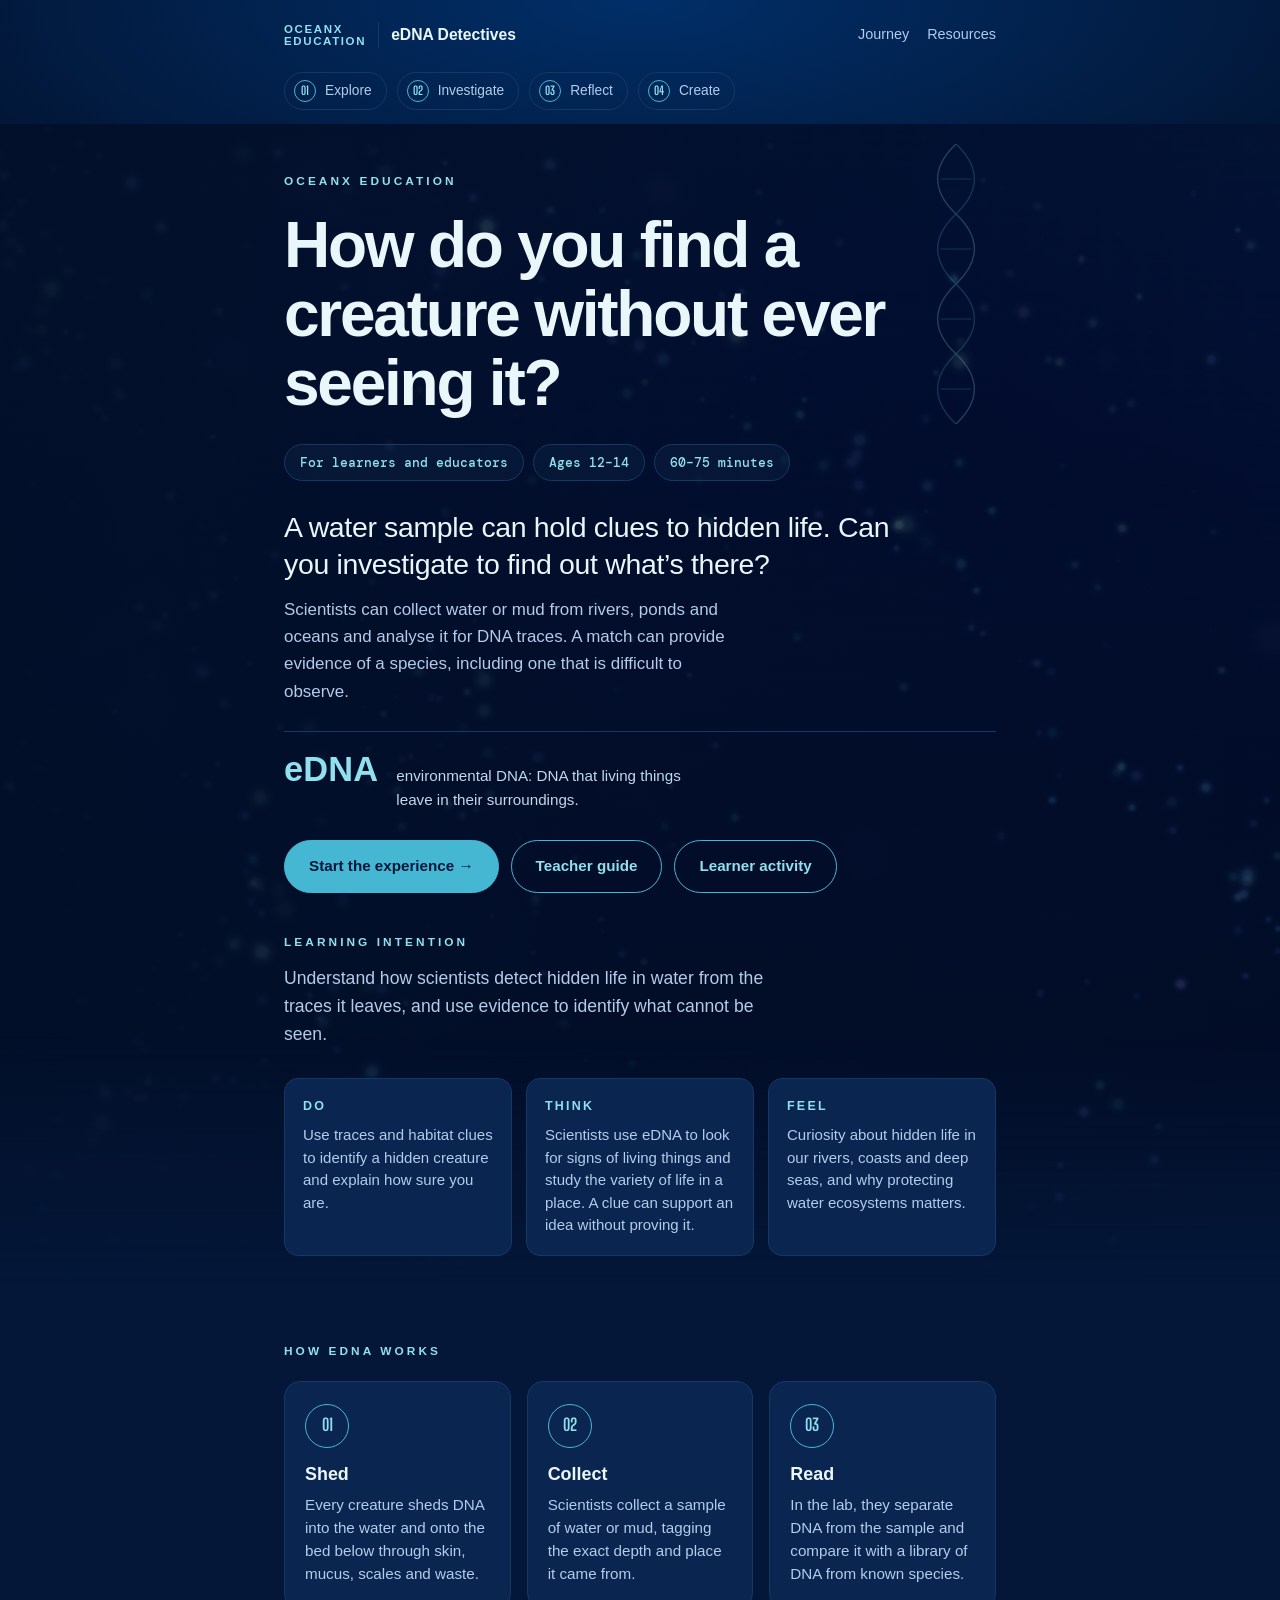
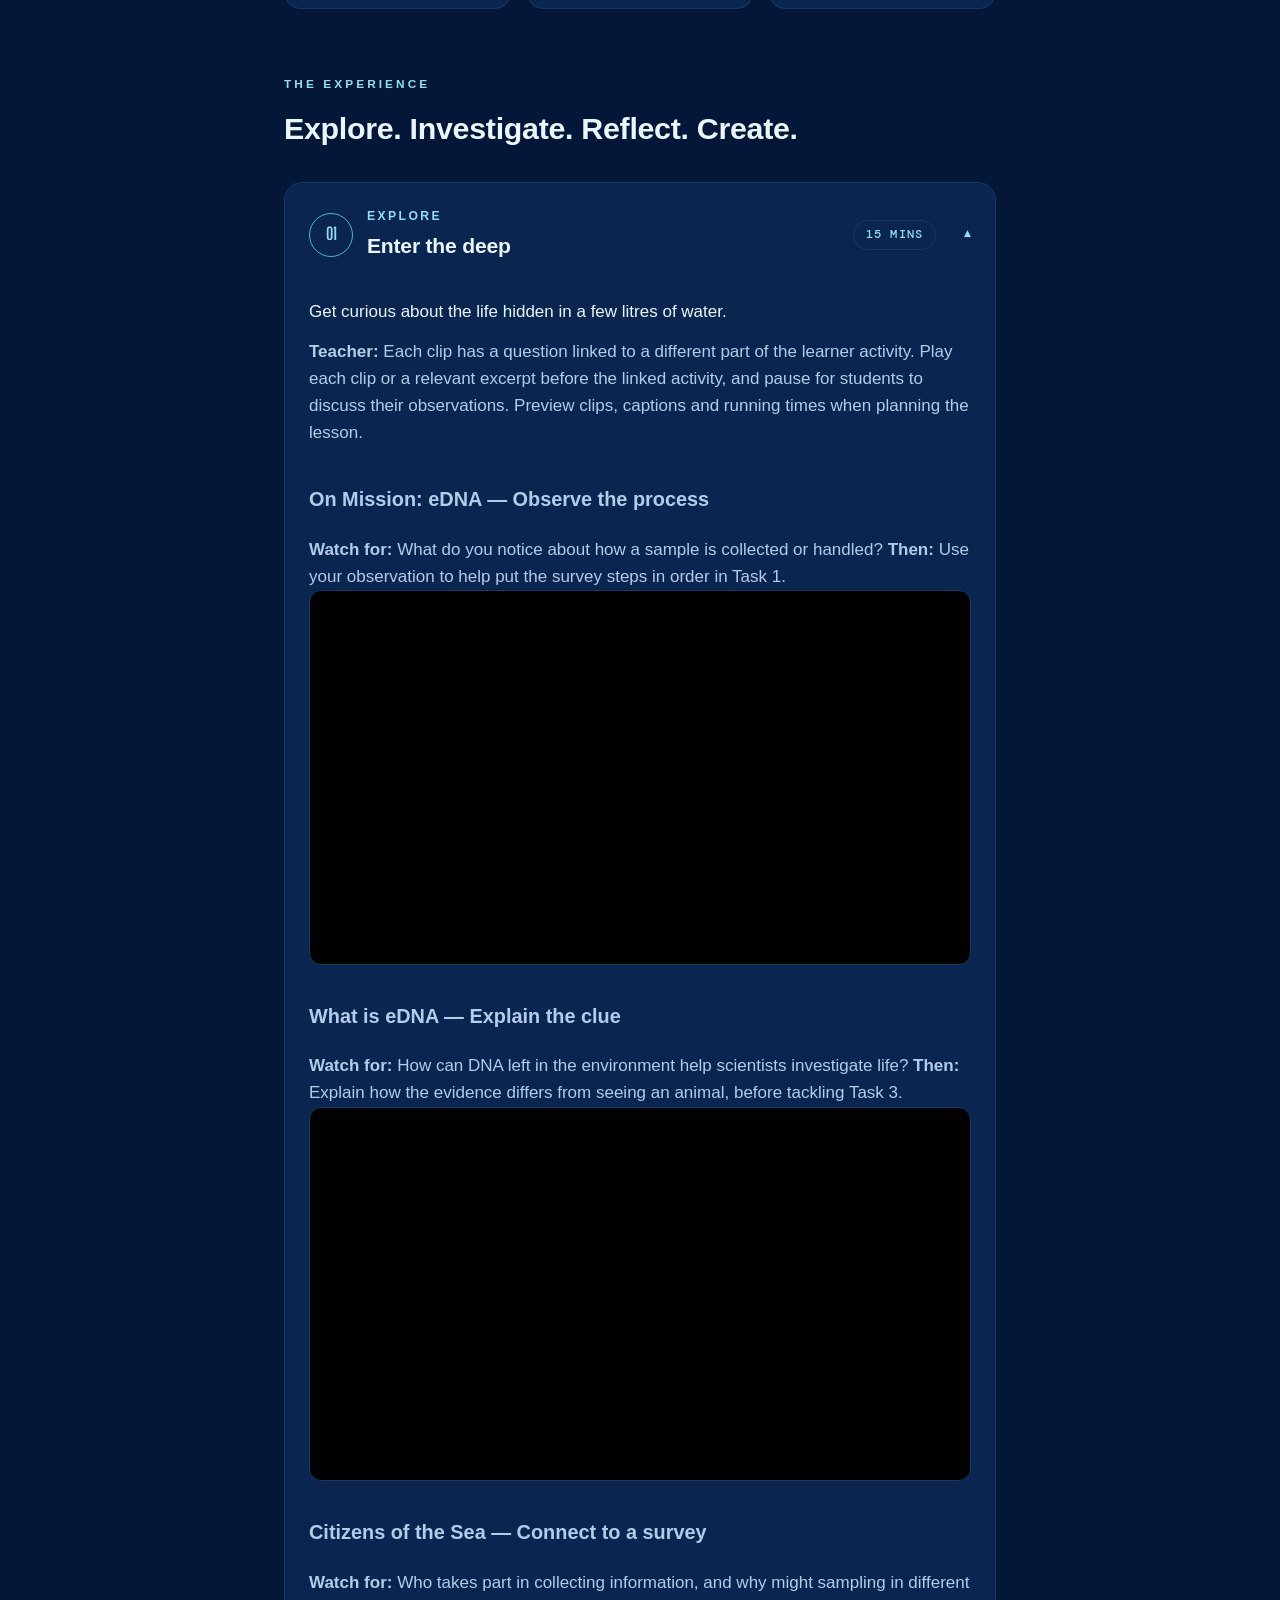
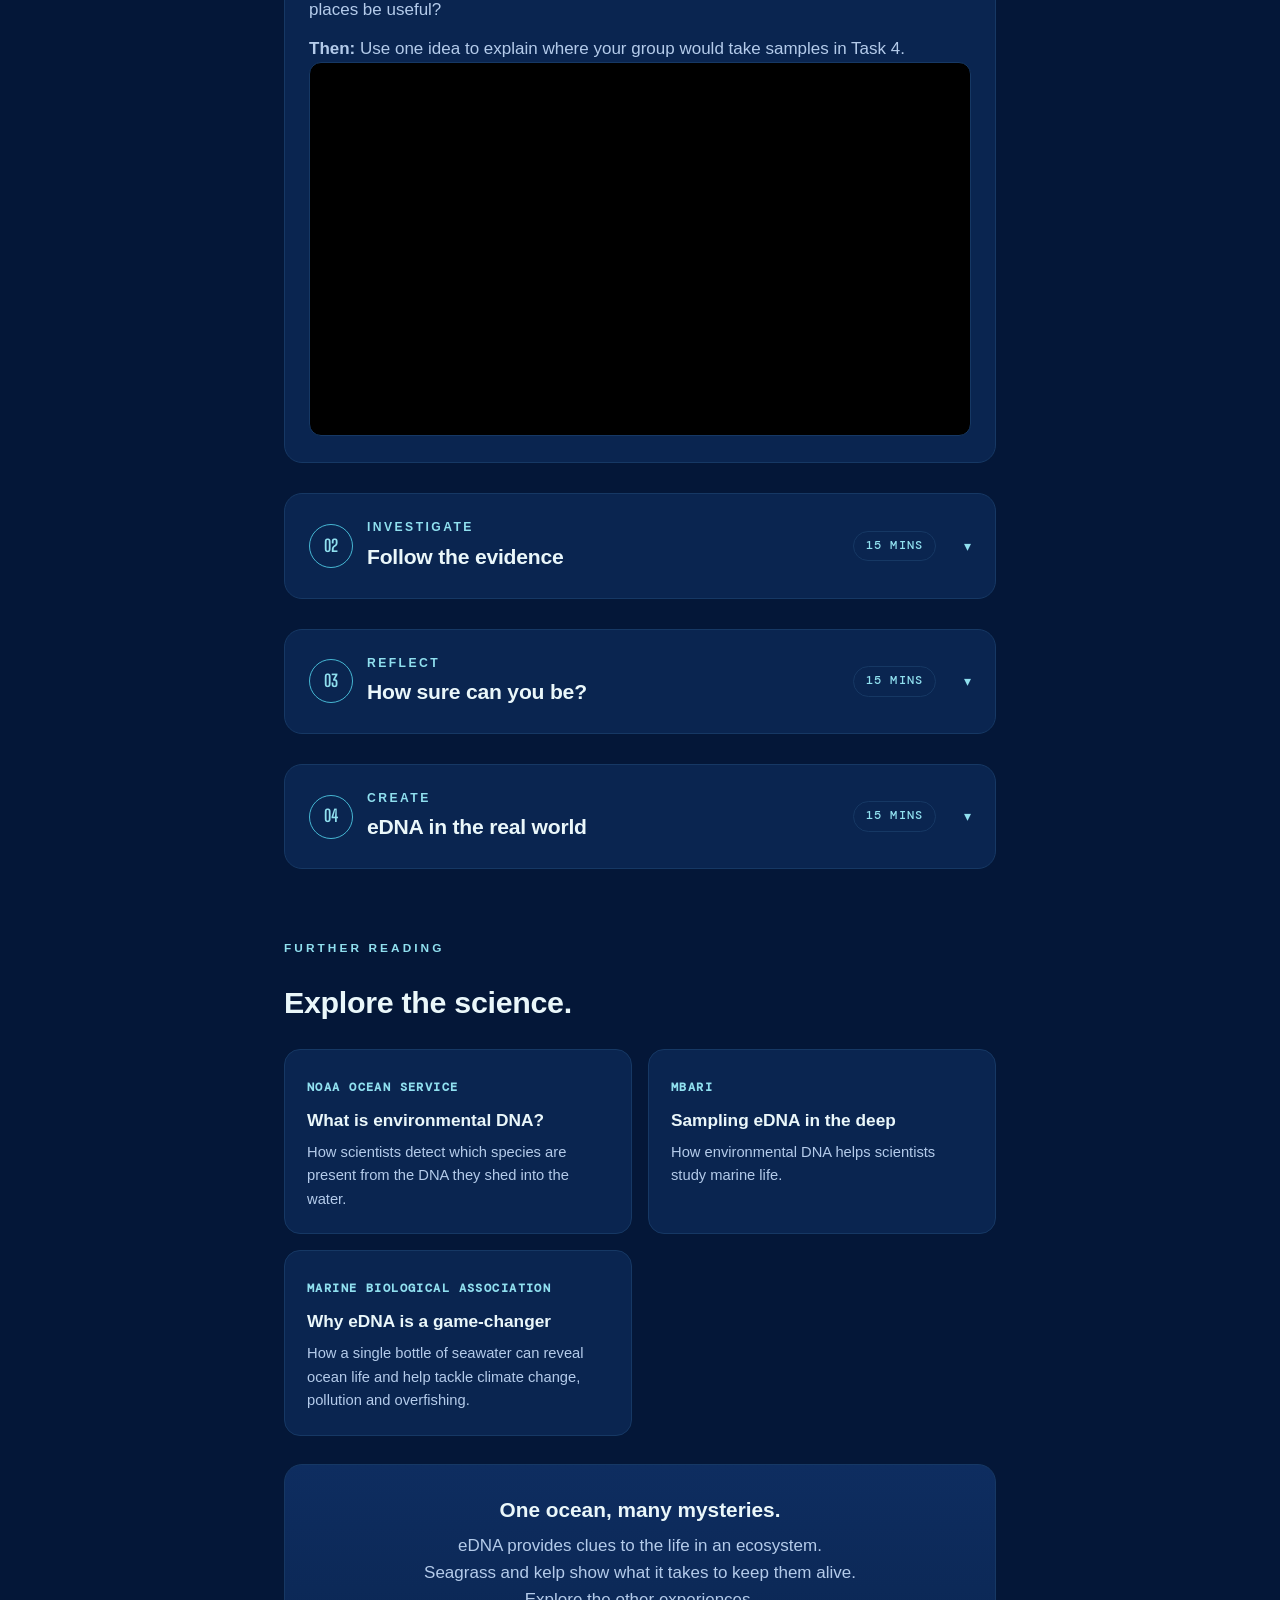
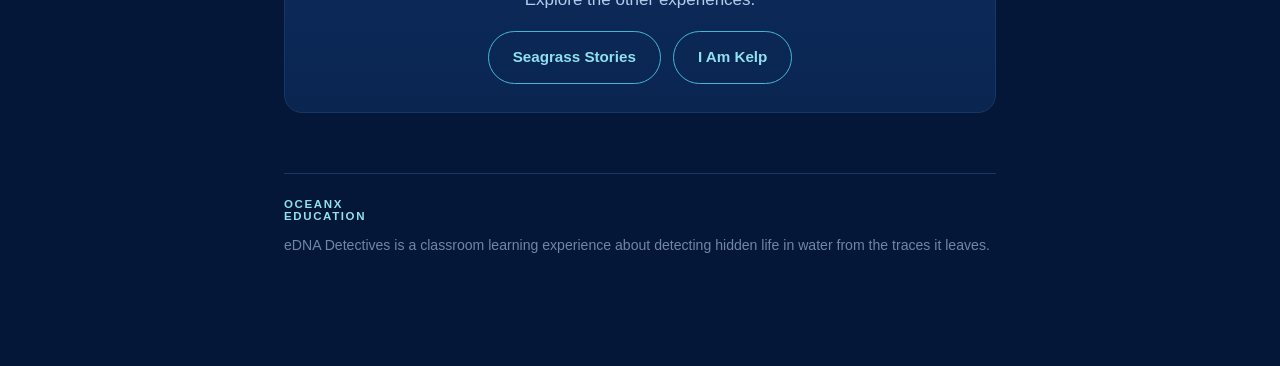
==== index.html @ 353cf63c "Improve classroom experience and responsive layout" ====
<!doctype html>
<html lang="en-GB">
<head>
<meta charset="utf-8">
<meta name="viewport" content="width=device-width, initial-scale=1">
<meta name="theme-color" content="#041738">
<title>eDNA Detectives | Classroom Learning Experience</title>
<link rel="preconnect" href="https://fonts.googleapis.com">
<link rel="preconnect" href="https://fonts.gstatic.com" crossorigin>
<link href="https://fonts.googleapis.com/css2?family=Big+Shoulders+Display:wght@500;700&family=DM+Mono:wght@400;500&display=swap" rel="stylesheet">
<link rel="stylesheet" href="classroom.css">
</head>
<body>
<div class="wrap">

  <!-- top bar -->
  <header class="top">
    <div class="brand">
      <span class="ox">OCEANX<br>EDUCATION</span>
      <span class="bar"></span>
      <span>eDNA Detectives</span>
    </div>
    <nav class="nav">
      <a href="#journey">Journey</a>
      <a href="#resources">Resources</a>
    </nav>
  </header>

  <div class="pips">
    <a class="pip" href="#step-1"><b>01</b> Explore</a>
    <a class="pip" href="#step-2"><b>02</b> Investigate</a>
    <a class="pip" href="#step-3"><b>03</b> Reflect</a>
    <a class="pip" href="#step-4"><b>04</b> Create</a>
  </div>

  <!-- hero -->
  <section class="hero">
    <svg class="helix" viewBox="0 0 120 400" fill="none" xmlns="http://www.w3.org/2000/svg" aria-hidden="true">
      <path d="M60,0 C95,33 95,67 60,100 C25,133 25,167 60,200 C95,233 95,267 60,300 C25,333 25,367 60,400" stroke="#46B7D3" stroke-width="2"/>
      <path d="M60,0 C25,33 25,67 60,100 C95,133 95,167 60,200 C25,233 25,267 60,300 C95,333 95,367 60,400" stroke="#90E0EF" stroke-width="2"/>
      <line x1="38" y1="50" x2="82" y2="50" stroke="#46B7D3" stroke-width="1.4"/>
      <line x1="38" y1="150" x2="82" y2="150" stroke="#46B7D3" stroke-width="1.4"/>
      <line x1="38" y1="250" x2="82" y2="250" stroke="#46B7D3" stroke-width="1.4"/>
      <line x1="38" y1="350" x2="82" y2="350" stroke="#46B7D3" stroke-width="1.4"/>
    </svg>
    <p class="eyebrow">OceanX Education</p>
    <h1 class="dq">How do you find a creature without ever seeing it?</h1>
    <div class="chips">
      <span class="chip">For learners and educators</span>
      <span class="chip">Ages 12–14</span>
      <span class="chip">60–75 minutes</span>
    </div>
    <div class="intro">
      <p class="lead">A water sample can hold clues to hidden life. Can you investigate to find out what’s there?</p>
      <p class="sub">Scientists can collect water or mud from rivers, ponds and oceans and analyse it for DNA traces. A match can provide evidence of a species, including one that is difficult to observe.</p>
      <p class="term"><span class="abbr">eDNA</span><span class="gloss">environmental DNA: DNA that living things leave in their surroundings.</span></p>
    </div>

    <div class="btns hero-actions"><a class="btn solid" href="#journey">Start the experience →</a><a class="btn ghost" href="edna-educator-guide.html" target="_blank" rel="noopener">Teacher guide</a><a class="btn ghost" href="edna-learner-activity.html" target="_blank" rel="noopener">Learner activity</a></div>
    <h2 class="eyebrow" style="margin:40px 0 0">Learning intention</h2>
    <p class="lede" style="margin-top:12px">Understand how scientists detect hidden life in water from the traces it leaves, and use evidence to identify what cannot be seen.</p>

    <div class="dtf">
      <div class="cell"><h3>Do</h3><p>Use traces and habitat clues to identify a hidden creature and explain how sure you are.</p></div>
      <div class="cell"><h3>Think</h3><p>Scientists use eDNA to look for signs of living things and study the variety of life in a place. A clue can support an idea without proving it.</p></div>
      <div class="cell"><h3>Feel</h3><p>Curiosity about hidden life in our rivers, coasts and deep seas, and why protecting water ecosystems matters.</p></div>
    </div>

  </section>

  <!-- how eDNA works -->
  <section class="how">
    <p class="eyebrow">How eDNA works</p>
    <div class="steps3">
      <div class="step3">
        <div class="num">01</div>
        <h3>Shed</h3>
        <p>Every creature sheds DNA into the water and onto the bed below through skin, mucus, scales and waste.</p>
      </div>
      <div class="step3">
        <div class="num">02</div>
        <h3>Collect</h3>
        <p>Scientists collect a sample of water or mud, tagging the exact depth and place it came from.</p>
      </div>
      <div class="step3">
        <div class="num">03</div>
        <h3>Read</h3>
        <p>In the lab, they separate DNA from the sample and compare it with a library of DNA from known species.</p>
      </div>
    </div>
  </section>

  <!-- the experience -->
  <div class="exp-head" id="journey">
    <p class="eyebrow">The experience</p>
    <h2>Explore. Investigate. Reflect. Create.</h2>
  </div>

  <!-- 01 -->
  <details class="stage" id="step-1" open>
    <summary class="stage-top">
      <div class="num">01</div>
      <div>
        <div class="stage-label">Explore</div>
        <div class="stage-title">Enter the deep</div>
      </div>
      <span class="dur">15 mins</span>
        <span class="chev" aria-hidden="true">▾</span>
      </summary>
      <div class="stage-body">
        <p class="stage-lead">Get curious about the life hidden in a few litres of water.</p>
    <p><b>Teacher:</b> Each clip has a question linked to a different part of the learner activity. Play each clip or a relevant excerpt before the linked activity, and pause for students to discuss their observations. Preview clips, captions and running times when planning the lesson.</p>
    <div class="videos">
      <div><h3>On Mission: eDNA — Observe the process</h3><p><b>Watch for:</b> What do you notice about how a sample is collected or handled? <b>Then:</b> Use your observation to help put the survey steps in order in Task 1.</p><div class="vidwrap"><iframe src="https://www.youtube.com/embed/iMCZAcLaHKE" title="On Mission: eDNA (OceanX)" allowfullscreen loading="lazy"></iframe></div></div>
      <div><h3>What is eDNA — Explain the clue</h3><p><b>Watch for:</b> How can DNA left in the environment help scientists investigate life? <b>Then:</b> Explain how the evidence differs from seeing an animal, before tackling Task 3.</p><div class="vidwrap"><iframe src="https://www.youtube.com/embed/C0H8MNi3t-c" title="What is eDNA" allowfullscreen loading="lazy"></iframe></div></div>
      <div><h3>Citizens of the Sea — Connect to a survey</h3><p><b>Watch for:</b> Who takes part in collecting information, and why might sampling in different places be useful?</p><p><b>Then:</b> Use one idea to explain where your group would take samples in Task 4.</p><div class="vidwrap"><iframe src="https://www.youtube.com/embed/j-yh_srFEMk" title="Citizens of the Sea" allowfullscreen loading="lazy"></iframe></div></div>
    </div>
      </div>
  </details>

  <!-- 02 -->
  <details class="stage" id="step-2">
    <summary class="stage-top">
      <div class="num">02</div>
      <div>
        <div class="stage-label">Investigate</div>
        <div class="stage-title">Follow the evidence</div>
      </div>
      <span class="dur">15 mins</span>
        <span class="chev" aria-hidden="true">▾</span>
      </summary>
      <div class="stage-body">
        <figure class="creature-reveal"><img src="assets/deep-sea-creature.png" alt="An illuminated deep-sea creature in dark water"><figcaption>What clues might reveal life we cannot see?</figcaption></figure>
    <p class="stage-lead">Follow the clues like a scientist.</p>
    <p>Play eDNA Detectives on your own device, in pairs, or together as a whole class on one shared screen. Examine the eDNA traces in the water and combine them with habitat clues to work out what is hiding below.</p>
    <div class="traces">
      <span class="trace">Blood from injury</span>
      <span class="trace">Waste</span>
      <span class="trace">Squid ink</span>
      <span class="trace">Mucus &amp; skin</span>
    </div>
    <div class="btns">
      <a class="btn solid" href="https://edna-detectives.oceanx.org/" target="_blank" rel="noopener">Play eDNA Detectives →</a>
    </div>
    <p class="access-note"><b>Try the paper puzzle.</b> <b>Task 2</b> on the Learner Activity offers a printed clue puzzle every group can solve with the sheet alone.</p>
    <p>As you investigate, ask:</p>
    <ul class="q">
      <li>What kinds of traces reveal that a creature has been here?</li>
      <li>Why is one trace not enough to identify it?</li>
      <li>How does a habitat clue rule a creature out?</li>
    </ul>
      </div>
  </details>

  <!-- 03 -->
  <details class="stage" id="step-3">
    <summary class="stage-top">
      <div class="num">03</div>
      <div>
        <div class="stage-label">Reflect</div>
        <div class="stage-title">How sure can you be?</div>
      </div>
      <span class="dur">15 mins</span>
        <span class="chev" aria-hidden="true">▾</span>
      </summary>
      <div class="stage-body">
        <p class="stage-lead">Make sense of the evidence.</p>
    <p>In the game and case file, you found one clear answer. Real eDNA is messier. In one famous test, a tank's water showed fish that were never in it, the DNA came from their food. Currents move water, DNA fades, and some species are not yet in the reference library. Complete <b>Task 3</b>, discuss how sure you are and suggest another way to check.</p>
    <ul class="q">
      <li>What did the evidence let you rule out, and what stayed uncertain?</li>
      <li>When would one trace not be enough to be sure?</li>
      <li>What are you now curious to investigate further?</li>
    </ul>
      </div>
  </details>

  <!-- 04 -->
  <details class="stage" id="step-4">
    <summary class="stage-top">
      <div class="num">04</div>
      <div>
        <div class="stage-label">Create</div>
        <div class="stage-title">eDNA in the real world</div>
      </div>
      <span class="dur">15 mins</span>
        <span class="chev" aria-hidden="true">▾</span>
      </summary>
      <div class="stage-body">
        <p class="stage-lead">Plan how scientists could use eDNA to check on a real habitat.</p>
    <p>In groups of 2–3, use <b>Task 4</b> on your Learner Activity. Choose one habitat below, either a water body near you or an ocean habitat:</p>
    <div class="habs">
      <div class="hab"><b>Local river, lake or pond</b><span>Fresh water near your school, town or region.</span></div>
      <div class="hab"><b>Coral reef</b><span>Warm, shallow underwater rock gardens packed with sea life.</span></div>
      <div class="hab"><b>Mangrove</b><span>Coastal trees whose roots grow right in salty tidal water.</span></div>
      <div class="hab"><b>Seagrass meadow</b><span>Underwater flowering plants along shallow, sunlit coasts.</span></div>
      <div class="hab"><b>The deep sea</b><span>Cold, pitch-dark ocean waters far below the reach of sunlight.</span></div>
    </div>
    <ul class="crit">
      <li><b>What it could find:</b> which species will you investigate, and where and when will you sample?</li>
      <li><b>What it can't tell:</b> name one thing the eDNA could not tell you (exact count, present location, timing, or an identification missing from the reference library), and why to be careful.</li>
      <li><b>Why it matters:</b> how could knowing what lives here help protect it?</li>
    </ul>
    <p>Give a one-minute explanation of your sampling plan, what it cannot tell you, and how your findings could help protect the habitat. Not finding DNA does not prove a species is absent.</p>
    <p class="swap">eDNA can help scientists study ecosystems while reducing the need to catch animals. Scientists need to think carefully about where they collect samples and what the results can—and cannot—tell them.</p>
      </div>
  </details>

  <!-- resources -->
  <div class="res-head" id="resources">
    <p class="eyebrow">Further reading</p>
    <h2 style="color:var(--pale);font-size:1.9rem;font-weight:600;margin:0;letter-spacing:-.01em">Explore the science.</h2>
  </div>
  <div class="res-grid">
    <a class="res" href="https://oceanexplorer.noaa.gov/technology/edna/" target="_blank" rel="noopener">
      <span class="src">NOAA Ocean Service</span>
      <h3>What is environmental DNA?</h3>
      <p>How scientists detect which species are present from the DNA they shed into the water.</p>
    </a>
    <a class="res" href="https://www.mbari.org/know-your-ocean/what-is-environmental-dna-edna/" target="_blank" rel="noopener">
      <span class="src">MBARI</span>
      <h3>Sampling eDNA in the deep</h3>
      <p>How environmental DNA helps scientists study marine life.</p>
    </a>
    <a class="res" href="https://www.mba.ac.uk/what-is-edna-and-why-is-it-a-game-changer-for-ocean-observation-and-conservation/" target="_blank" rel="noopener">
      <span class="src">Marine Biological Association</span>
      <h3>Why eDNA is a game-changer</h3>
      <p>How a single bottle of seawater can reveal ocean life and help tackle climate change, pollution and overfishing.</p>
    </a>
  </div>

  <!-- cross link -->
  <div class="cross">
    <h2>One ocean, many mysteries.</h2>
    <p>eDNA provides clues to the life in an ecosystem. Seagrass and kelp show what it takes to keep them alive. Explore the other experiences.</p>
    <div class="links">
      <a class="btn ghost" href="https://seagrassstoriesforschools.oceanx.org/" target="_blank" rel="noopener">Seagrass Stories</a>
      <a class="btn ghost" href="#" data-slot="kelp-url">I Am Kelp</a>
    </div>
  </div>

  <!-- footer -->
  <footer class="foot">
    <span class="ox">OCEANX<br>EDUCATION</span>
    <span>eDNA Detectives is a classroom learning experience about detecting hidden life in water from the traces it leaves.</span>
  </footer>

</div>

<script>
  (function(){
    function openHash(){var h=location.hash; if(!h) return; var el=document.querySelector(h); if(el&&el.tagName==='DETAILS') el.open=true;}
    window.addEventListener('hashchange',openHash); openHash();
  })();
</script>
</body>
</html>
---- classroom.css ----
:root{
    --bg:#041738;        /* OceanX Blue */
    --bg2:#020f28;
    --panel:#0a2550;
    --panel2:#0e2d60;
    --line:#163864;
    --cyan:#46B7D3;      /* OceanXplorer Blue */
    --cyan2:#90E0EF;     /* OceanXplorer light */
    --pale:#EAF7FA;
    --body:#B4CBEA;
    --muted:#6E86A8;
    --sans:"Zeist N2","Zeist",Arial,Helvetica,sans-serif;
    --mono:"DM Mono",ui-monospace,SFMono-Regular,Menlo,monospace;
    --display:"Big Shoulders Display","Zeist N2",Arial,sans-serif;
  }
  *{box-sizing:border-box}
  html{-webkit-text-size-adjust:100%;scroll-behavior:smooth}
  body{
    margin:0;color:var(--body);font-family:var(--sans);
    font-size:17px;line-height:1.6;-webkit-font-smoothing:antialiased;
    background-color:var(--bg);
    background-image:
      radial-gradient(120% 60% at 50% 0%, rgba(0,78,168,.5) 0%, rgba(4,23,56,0) 62%),
      radial-gradient(100% 70% at 50% 100%, #05193f 0%, var(--bg2) 100%);
    background-repeat:no-repeat;background-attachment:fixed;
  }
  /* starfield */
  body::before{
    content:"";position:fixed;inset:0;z-index:0;pointer-events:none;
    background-image:
      radial-gradient(1.2px 1.2px at 24px 38px, rgba(255,255,255,.55), transparent),
      radial-gradient(1px 1px at 120px 90px, rgba(255,255,255,.35), transparent),
      radial-gradient(1.4px 1.4px at 210px 150px, rgba(160,210,240,.5), transparent),
      radial-gradient(1px 1px at 70px 200px, rgba(255,255,255,.3), transparent),
      radial-gradient(1.1px 1.1px at 260px 50px, rgba(255,255,255,.4), transparent),
      radial-gradient(1px 1px at 300px 240px, rgba(180,220,245,.35), transparent);
    background-size:320px 300px;opacity:.6;
  }
  .wrap{position:relative;z-index:1;max-width:760px;margin:0 auto;padding:0 24px 110px}

  /* top bar */
  .top{display:flex;align-items:center;justify-content:space-between;padding:22px 0 10px;gap:16px}
  .brand{display:flex;align-items:center;gap:12px;font-weight:700;color:var(--pale);font-size:.98rem}
  .brand .ox{font-size:.72rem;letter-spacing:.14em;color:var(--cyan2);font-weight:700;line-height:1.05}
  .brand .bar{width:1px;height:26px;background:var(--line)}
  .nav{display:flex;gap:18px;font-size:.9rem}
  .nav a{color:var(--body);text-decoration:none}
  .nav a:hover{color:var(--cyan2)}

  /* pip nav */
  .pips{display:flex;flex-wrap:wrap;gap:10px;margin:14px 0 6px}
  .pip{display:flex;align-items:center;gap:9px;padding:7px 14px 7px 9px;border:1px solid var(--line);border-radius:999px;text-decoration:none;color:var(--body);font-size:.86rem}
  .pip:hover{border-color:var(--cyan)}
  .pip b{display:inline-flex;align-items:center;justify-content:center;width:22px;height:22px;border-radius:50%;border:1px solid var(--cyan);color:var(--cyan2);font-size:.74rem;font-variant-numeric:tabular-nums}

  /* hero */
  .hero{position:relative;padding:40px 0 10px}
  .helix{position:absolute;top:20px;right:-6px;width:92px;height:280px;opacity:.5;pointer-events:none}
  .eyebrow{font-size:.74rem;letter-spacing:.26em;color:var(--cyan2);font-weight:700;margin:0 0 20px;text-transform:uppercase}
  .dq{font-size:clamp(2.1rem,6.2vw,3.2rem);line-height:1.08;letter-spacing:-.015em;color:var(--pale);font-weight:600;margin:0 0 26px;max-width:15ch}
  .chips{display:flex;flex-wrap:wrap;gap:9px;margin:0 0 28px}
  .chip{padding:7px 15px;border:1px solid var(--line);border-radius:999px;font-size:.82rem;color:var(--cyan2);background:rgba(76,196,232,.05)}
  .lede{font-size:1.1rem;color:var(--body);max-width:52ch;margin:0 0 10px}
  .lede b{color:var(--pale);font-weight:600}
  .intro{margin:2px 0 0}
  .intro .lead{font-size:clamp(1.34rem,3.6vw,1.78rem);line-height:1.28;color:var(--pale);font-weight:500;letter-spacing:-.012em;margin:0;max-width:24ch}
  .intro .sub{font-size:1.06rem;color:var(--body);margin:14px 0 0;max-width:48ch}
  .term{display:flex;align-items:baseline;flex-wrap:wrap;gap:8px 18px;margin:26px 0 0;padding-top:20px;border-top:1px solid var(--line)}
  .term .abbr{font-size:2.15rem;font-weight:700;color:var(--cyan2);line-height:1;letter-spacing:.005em}
  .term .gloss{font-size:.95rem;color:var(--muted);max-width:38ch}
  .how{margin:58px 0 0}
  .steps3{display:grid;grid-template-columns:repeat(3,1fr);gap:16px;margin-top:18px}
  .step3{background:var(--panel);border:1px solid var(--line);border-radius:16px;padding:22px 20px}
  .step3 .num{margin-bottom:12px}
  .step3 h3{color:var(--pale);font-size:1.12rem;font-weight:600;margin:0 0 6px}
  .step3 p{color:var(--body);font-size:.95rem;margin:0;line-height:1.5}

  /* do think feel */
  .dtf{display:grid;grid-template-columns:repeat(3,1fr);gap:14px;margin:30px 0 8px}
  .dtf .cell{background:var(--panel);border:1px solid var(--line);border-radius:14px;padding:18px}
  .dtf h3{margin:0 0 7px;font-size:.78rem;letter-spacing:.18em;color:var(--cyan2);text-transform:uppercase}
  .dtf p{margin:0;font-size:.94rem;color:var(--body);line-height:1.5}

  /* buttons */
  .btns{display:flex;flex-wrap:wrap;gap:12px;margin:26px 0 6px}
  .btn{display:inline-flex;align-items:center;gap:9px;padding:13px 24px;border-radius:999px;font-size:.95rem;font-weight:600;text-decoration:none;border:1.5px solid var(--cyan);transition:background .15s}
  .btn.solid{background:var(--cyan);color:#04163a}
  .btn.solid:hover{background:var(--cyan2)}
  .btn.ghost{background:transparent;color:var(--cyan2)}
  .btn.ghost:hover{background:rgba(76,196,232,.1)}

  /* section intro */
  .exp-head{margin:66px 0 4px}
  .exp-head .eyebrow{margin-bottom:10px}
  .exp-head h2{font-size:1.9rem;color:var(--pale);font-weight:600;margin:0;letter-spacing:-.01em}

  /* stage */
  .stage{margin-top:30px;background:var(--panel);border:1px solid var(--line);border-radius:18px;padding:26px 24px}
  .stage-top{display:flex;align-items:center;gap:14px;margin-bottom:4px}
  .num{flex:0 0 auto;width:44px;height:44px;border-radius:50%;border:1.5px solid var(--cyan);display:flex;align-items:center;justify-content:center;color:var(--cyan2);font-weight:700;font-size:1.05rem;font-variant-numeric:tabular-nums}
  .stage-label{font-size:.76rem;letter-spacing:.2em;color:var(--cyan2);text-transform:uppercase;font-weight:700}
  .stage-title{font-size:1.32rem;color:var(--pale);font-weight:600;margin:2px 0 0;letter-spacing:-.01em}
  .dur{margin-left:auto;flex:0 0 auto;font-size:.72rem;letter-spacing:.1em;color:var(--cyan2);border:1px solid var(--line);border-radius:999px;padding:5px 12px;text-transform:uppercase;font-weight:600}
  .stage-lead{color:var(--pale);font-weight:500;margin:16px 0 0}
  .stage p{margin:12px 0 0}
  .q{list-style:none;margin:14px 0 0;padding:0}
  .q li{position:relative;padding:0 0 0 22px;margin:0 0 9px;color:var(--body)}
  .q li::before{content:"";position:absolute;left:2px;top:.62em;width:7px;height:7px;border-radius:50%;background:var(--cyan)}
  .q li:last-child{margin-bottom:0}

  /* low-tech note */
  .access-note{margin:16px 0 0;padding:12px 15px;border-left:3px solid var(--cyan);background:rgba(70,183,211,.08);border-radius:0 10px 10px 0;font-size:.9rem;color:var(--body)}
  .access-note b{color:var(--pale);font-weight:600}

  /* trace tokens (echo of the game's circular evidence nodes) */
  .traces{display:flex;flex-wrap:wrap;gap:12px;margin:18px 0 0}
  .trace{width:84px;height:84px;border-radius:50%;border:1px solid var(--cyan);display:flex;align-items:center;justify-content:center;text-align:center;font-size:.78rem;color:var(--cyan2);background:radial-gradient(circle at 50% 35%, rgba(70,183,211,.18), rgba(10,37,80,.25));padding:8px;line-height:1.2}

  /* habitat gloss grid inside Create */
  .habs{display:grid;grid-template-columns:1fr 1fr;gap:10px;margin:14px 0 0}
  .hab{background:rgba(4,23,56,.45);border:1px solid var(--line);border-radius:12px;padding:11px 14px}
  .hab b{display:block;color:var(--pale);font-size:.92rem;font-weight:600}
  .hab span{display:block;color:var(--body);font-size:.84rem;line-height:1.4;margin-top:2px}

  /* criteria */
  .crit{list-style:none;margin:16px 0 0;padding:0}
  .crit li{position:relative;padding:12px 0 12px 34px;border-top:1px solid var(--line);color:var(--body)}
  .crit li:first-child{border-top:0}
  .crit li::before{content:"";position:absolute;left:4px;top:1.15em;width:14px;height:14px;border-radius:50%;border:1.5px solid var(--cyan)}
  .crit b{color:var(--pale);font-weight:600}
  .swap{margin:16px 0 0;color:var(--cyan2);font-style:italic}

  /* video slots */
  .videos{display:flex;flex-direction:column;gap:16px;margin:18px 0 0}
  .vidwrap{position:relative;width:100%;padding-bottom:56.25%;border-radius:12px;overflow:hidden;border:1px solid var(--line);background:#000}
  .vidwrap iframe{position:absolute;top:0;left:0;width:100%;height:100%;border:0}
  .vid{aspect-ratio:16/9;border:1px dashed var(--line);border-radius:12px;display:flex;flex-direction:column;align-items:center;justify-content:center;gap:8px;color:var(--muted);background:rgba(10,34,56,.4);font-size:.84rem}
  .vid .play{width:40px;height:40px;border-radius:50%;border:1.5px solid var(--cyan);display:flex;align-items:center;justify-content:center;color:var(--cyan2)}

  /* resources */
  .res-head{margin:70px 0 0}
  .res-grid{display:grid;grid-template-columns:1fr 1fr;gap:16px;margin:22px 0 0}
  .res{display:block;background:var(--panel);border:1px solid var(--line);border-radius:16px;padding:22px;text-decoration:none;transition:border-color .15s}
  .res:hover{border-color:var(--cyan)}
  .res .src{font-size:.74rem;letter-spacing:.12em;color:var(--cyan2);text-transform:uppercase;font-weight:700}
  .res h3{color:var(--pale);font-size:1.08rem;font-weight:600;margin:8px 0 6px}
  .res p{color:var(--body);font-size:.92rem;margin:0}

  /* cross link */
  .cross{margin:28px 0 0;background:linear-gradient(180deg,var(--panel2),var(--panel));border:1px solid var(--line);border-radius:18px;padding:28px 24px;text-align:center}
  .cross h2{color:var(--pale);font-size:1.3rem;font-weight:600;margin:0 0 6px}
  .cross p{color:var(--body);margin:0 auto 18px;max-width:46ch}
  .cross .links{display:flex;flex-wrap:wrap;gap:12px;justify-content:center}

  /* footer */
  .foot{margin-top:60px;padding-top:24px;border-top:1px solid var(--line);color:var(--muted);font-size:.88rem;display:flex;align-items:center;gap:12px;flex-wrap:wrap}
  .foot .ox{font-size:.72rem;letter-spacing:.14em;color:var(--cyan2);font-weight:700;line-height:1.05}

  /* brand typography: DM Mono for tags/metadata, Big Shoulders for numbers */
  /* Brand fix: Section Tags / Kickers are Zeist N2 Bold, not DM Mono. DM Mono kept only for small chips/metadata (durations, chips, source tags). */
  .dur,.chip,.src{font-family:var(--mono);font-weight:500}
  .eyebrow,.stage-label,.ox,.dtf h3{font-family:var(--sans);font-weight:700}
  .num,.pip b{font-family:var(--display);font-weight:700}

  a:focus-visible,.pip:focus-visible{outline:2px solid var(--cyan);outline-offset:3px}

  @media (max-width:620px){
    body{font-size:16px}
    .wrap{padding:0 18px 84px}
    .nav{display:none}
    .helix{display:none}
    .dtf{grid-template-columns:1fr;gap:12px}
    .videos{grid-template-columns:1fr}
    .steps3{grid-template-columns:1fr}
    .habs{grid-template-columns:1fr}
    .res-grid{grid-template-columns:1fr}
    .dq{max-width:20ch}
    .stage{padding:22px 18px}
    .dur{order:3;margin-left:58px;margin-top:-6px}
    .stage-top{flex-wrap:wrap}
  }

  /* collapsible stages */
  details.stage{padding:0;overflow:hidden}
  summary.stage-top{list-style:none;cursor:pointer;padding:24px;margin-bottom:0;outline:none}
  summary.stage-top::-webkit-details-marker{display:none}
  summary.stage-top::marker{content:""}
  summary.stage-top:hover .stage-title{color:var(--cyan2)}
  .chev{margin-left:14px;color:var(--cyan2);font-size:.9rem;transition:transform .2s ease;flex:0 0 auto}
  details[open] .chev{transform:rotate(180deg)}
  .stage-body{padding:0 24px 26px}
  @media (max-width:620px){
    summary.stage-top{padding:18px}
    .stage-body{padding:0 18px 20px}
  }
/* Visual refinements */
body::before{display:none}
.hero{padding:48px 0 20px;isolation:isolate}
.hero::before{content:"";position:absolute;z-index:-1;inset:0 calc(50% - 50vw) 0;background:linear-gradient(90deg,rgba(2,15,40,.96),rgba(2,15,40,.76)),url('assets/ocean-particles.png') center/cover;mask-image:linear-gradient(#000 78%,transparent);pointer-events:none}
.helix{opacity:.23}
.dq{font-family:var(--sans);font-size:clamp(2.5rem,6vw,4rem);max-width:17ch;letter-spacing:-.035em}
.intro .lead{max-width:40ch}
.term .gloss{color:#c2d8eb}
.hero-actions{align-items:center;margin:28px 0 38px}
.text-link{color:var(--pale);font-weight:600;text-underline-offset:4px;padding:10px}
.creature-reveal{margin:0 0 24px;position:relative;overflow:hidden;border-radius:14px;background:#031632}
.creature-reveal img{display:block;width:100%;height:clamp(190px,40vw,320px);object-fit:cover;object-position:center 43%}
.creature-reveal figcaption{padding:12px 16px;color:var(--pale);font-size:.9rem}
a:focus-visible,summary:focus-visible,button:focus-visible{outline:3px solid #fff;outline-offset:4px}
@media (prefers-reduced-motion:reduce){html{scroll-behavior:auto}*{transition:none!important}}

/* Keep navigation above the hero and adapt the layout to smaller screens. */
.top,.pips{position:relative;z-index:2}
.hero{margin-top:14px}
.hero::before{inset:0 calc(50% - 50vw) 0}
.top,.brand,.nav,.stage-top,.stage-body{min-width:0}
@media (max-width:760px){
  .wrap{width:100%;padding-left:clamp(16px,4vw,24px);padding-right:clamp(16px,4vw,24px)}
  .top{flex-wrap:wrap;gap:12px}
  .brand{flex-wrap:wrap}
  .pips{gap:8px}
  .pip{min-height:44px}
  .hero{padding-top:40px}
  .hero::before{left:calc(-1 * clamp(16px,4vw,24px));right:calc(-1 * clamp(16px,4vw,24px))}
  .dq{font-size:clamp(2.25rem,8vw,3.5rem);max-width:17ch;overflow-wrap:break-word}
  .btn{justify-content:center;min-height:48px}
}
@media (max-width:620px){
  .nav{display:flex;flex-wrap:wrap;gap:16px}
  .top{align-items:flex-start}
  .hero-actions{align-items:stretch}
  .hero-actions .btn{width:100%}
  .hero-actions .text-link{padding-left:0}
  .dur{order:0;margin:0 0 0 auto}
  .stage-top{gap:10px}
  .stage-top > div:nth-child(2){flex:1 1 140px;min-width:0}
  .chev{margin-left:0}
}
@media (max-width:360px){
  .brand{gap:8px;font-size:.9rem}
  .dq{font-size:2.2rem}
  .chip{font-size:.75rem;padding:6px 10px}
  .dur{font-size:.65rem;padding:4px 8px}
}
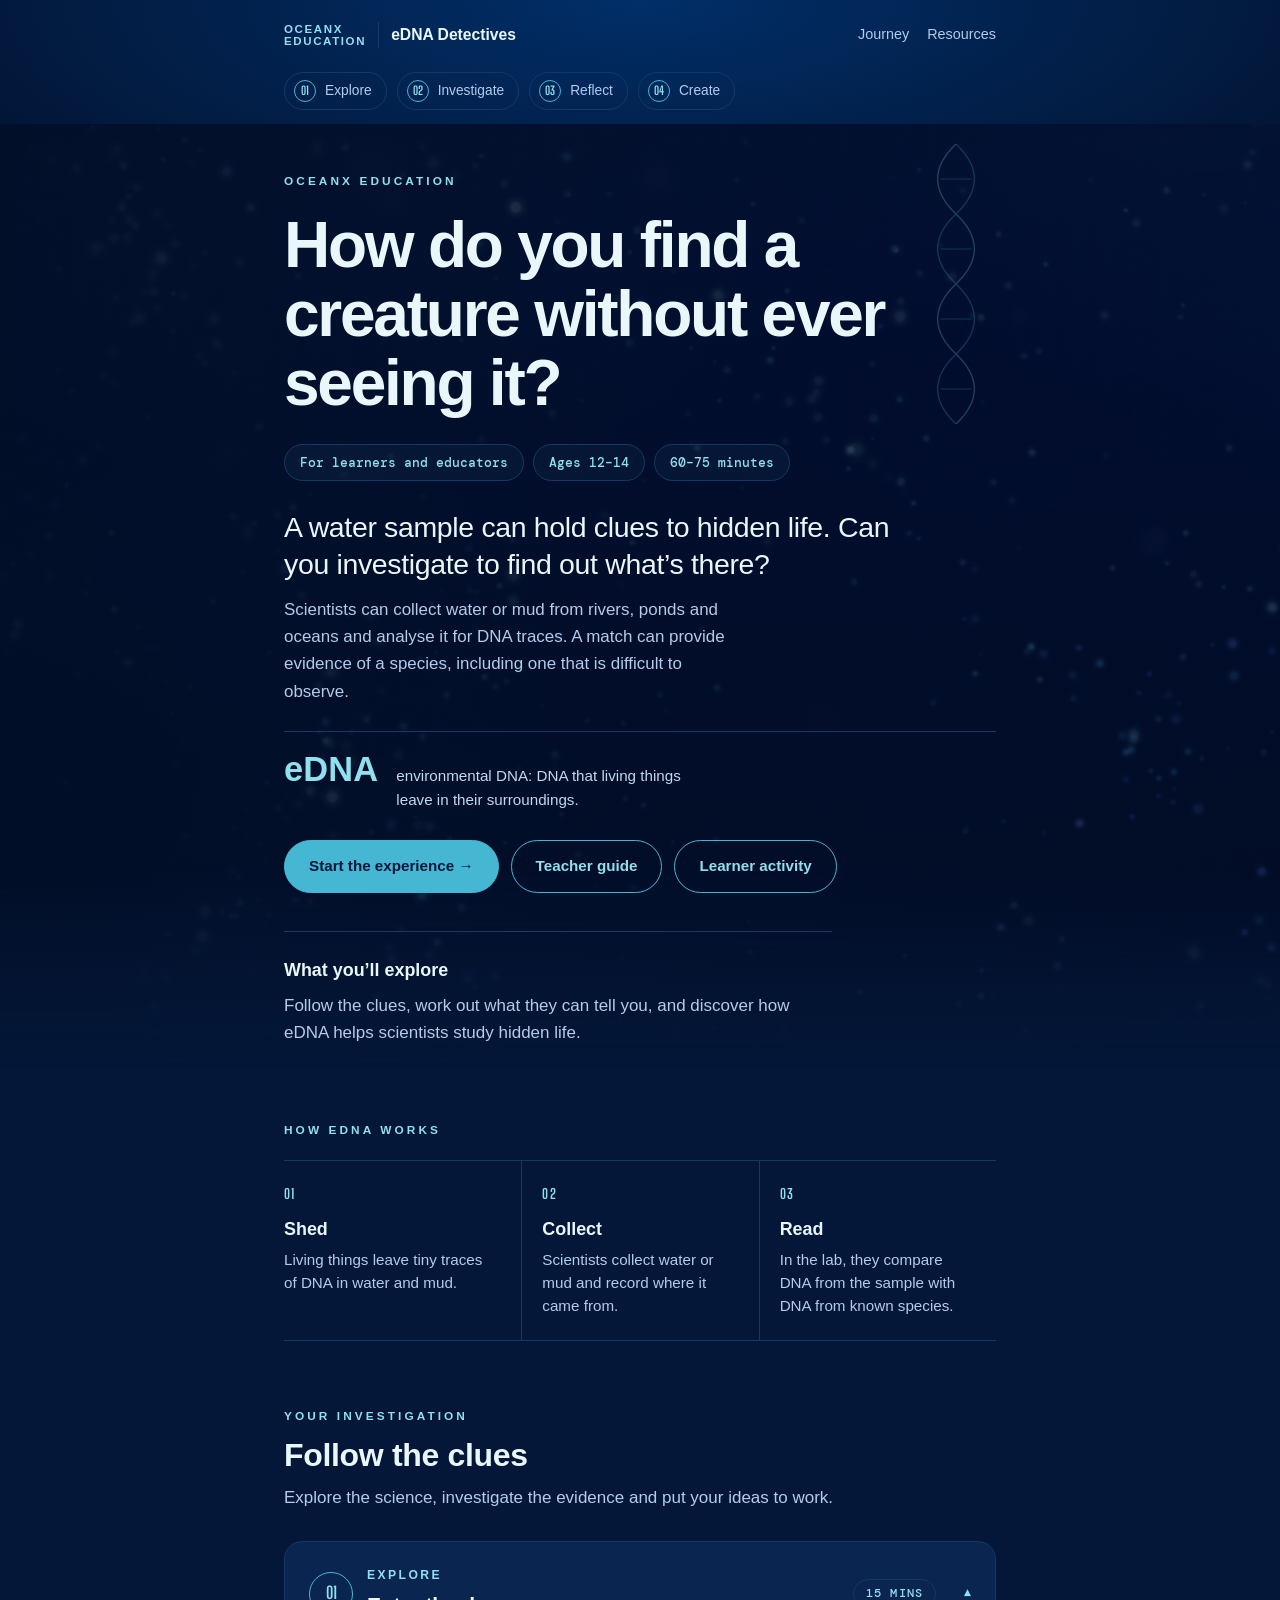
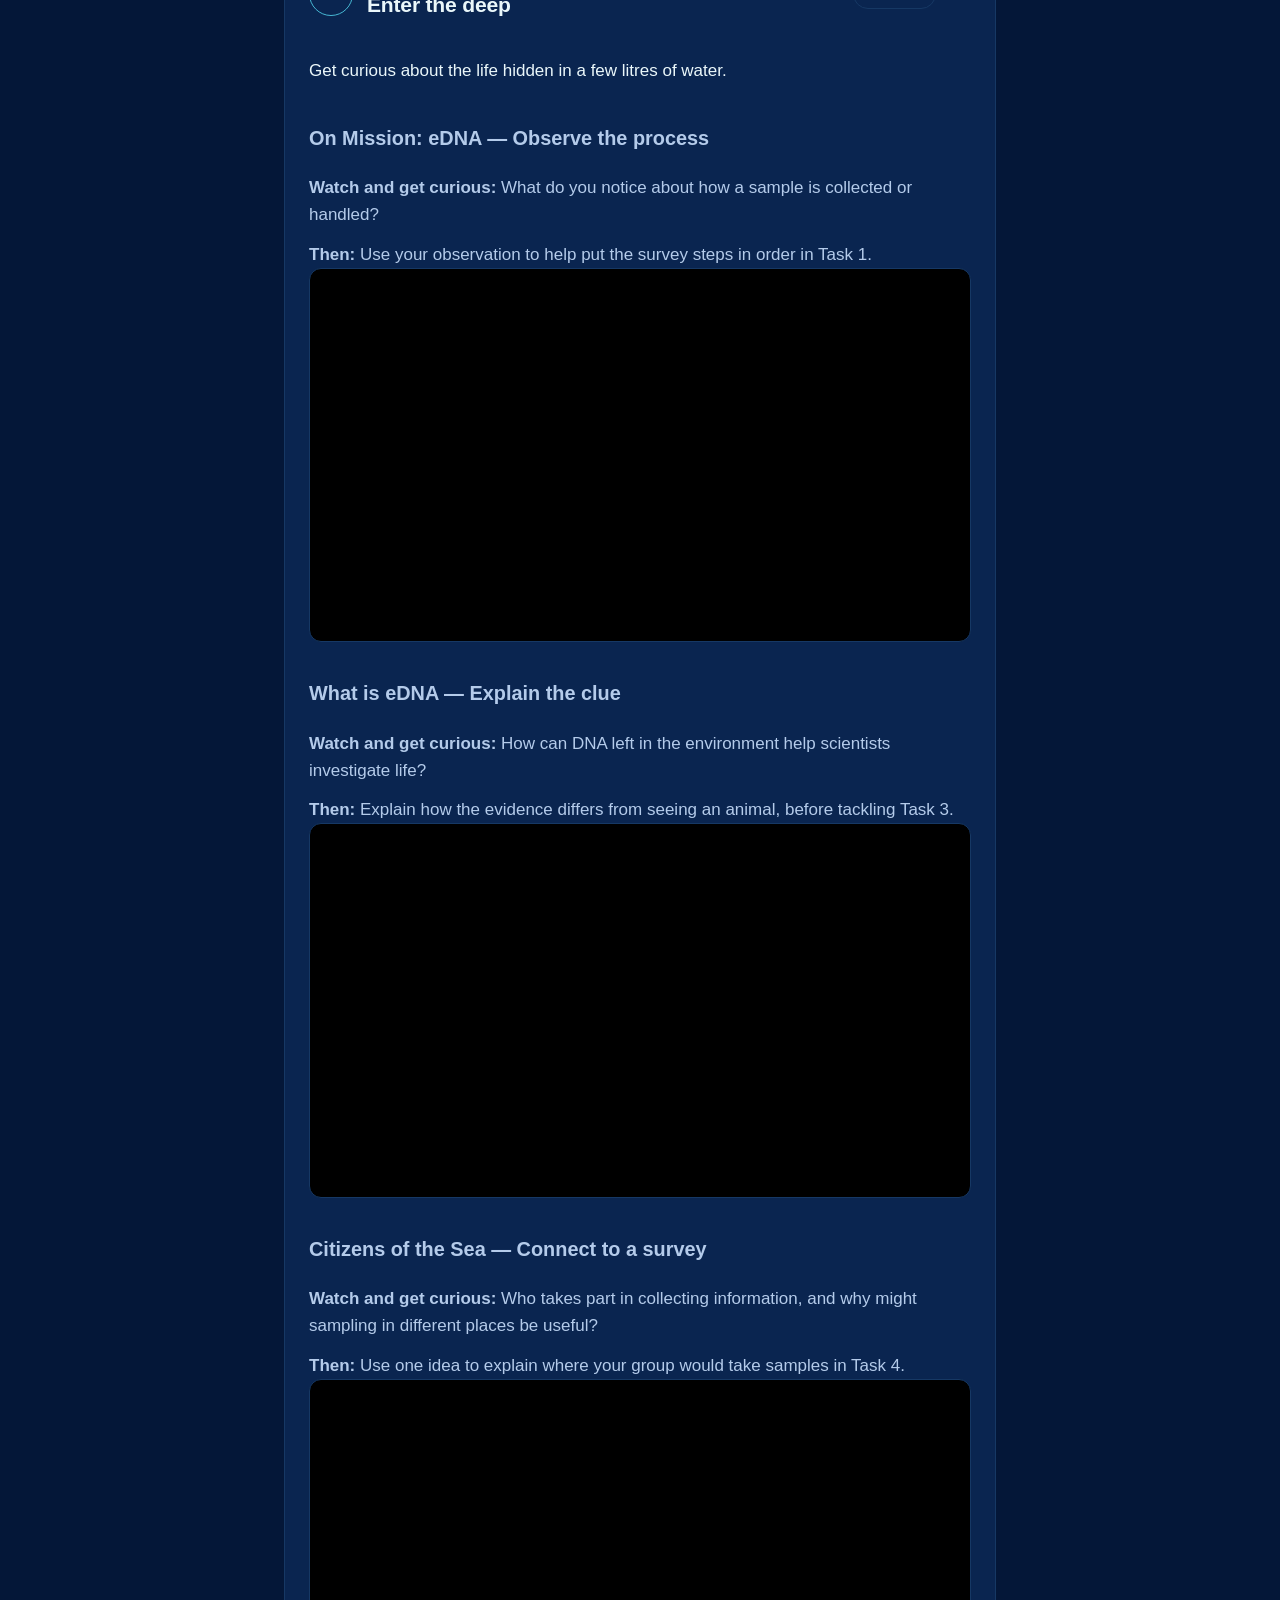
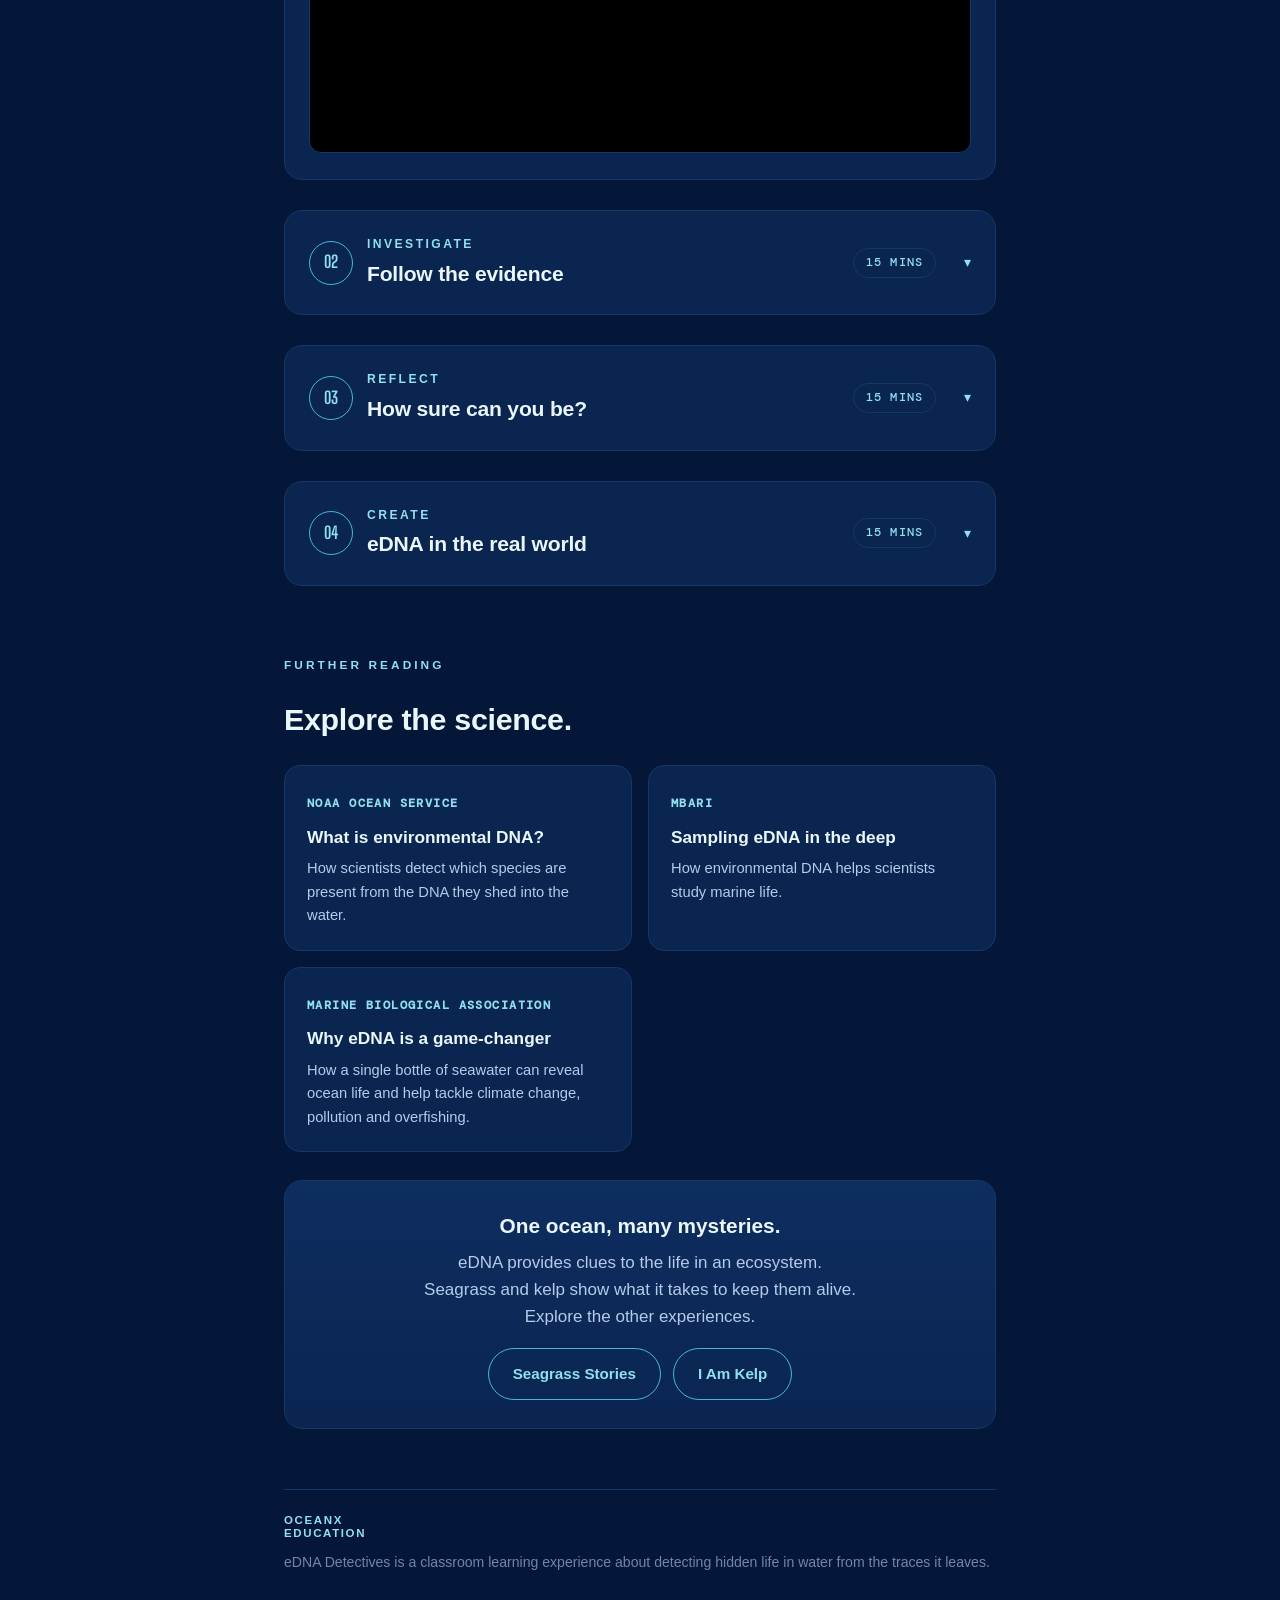
==== commit e2afbb21: "Refine classroom page and add favicon" ====
--- a/index.html
+++ b/index.html
@@ -1,6 +1,7 @@
 <!doctype html>
 <html lang="en-GB">
 <head>
+<link rel="icon" href="assets/favicon.svg" type="image/svg+xml">
 <meta charset="utf-8">
 <meta name="viewport" content="width=device-width, initial-scale=1">
 <meta name="theme-color" content="#041738">
@@ -57,13 +58,9 @@
     </div>
 
     <div class="btns hero-actions"><a class="btn solid" href="#journey">Start the experience →</a><a class="btn ghost" href="edna-educator-guide.html" target="_blank" rel="noopener">Teacher guide</a><a class="btn ghost" href="edna-learner-activity.html" target="_blank" rel="noopener">Learner activity</a></div>
-    <h2 class="eyebrow" style="margin:40px 0 0">Learning intention</h2>
-    <p class="lede" style="margin-top:12px">Understand how scientists detect hidden life in water from the traces it leaves, and use evidence to identify what cannot be seen.</p>
-
-    <div class="dtf">
-      <div class="cell"><h3>Do</h3><p>Use traces and habitat clues to identify a hidden creature and explain how sure you are.</p></div>
-      <div class="cell"><h3>Think</h3><p>Scientists use eDNA to look for signs of living things and study the variety of life in a place. A clue can support an idea without proving it.</p></div>
-      <div class="cell"><h3>Feel</h3><p>Curiosity about hidden life in our rivers, coasts and deep seas, and why protecting water ecosystems matters.</p></div>
+    <div class="learning-purpose">
+      <h2>What you’ll explore</h2>
+      <p>Follow the clues, work out what they can tell you, and discover how eDNA helps scientists study hidden life.</p>
     </div>
 
   </section>
@@ -75,25 +72,26 @@
       <div class="step3">
         <div class="num">01</div>
         <h3>Shed</h3>
-        <p>Every creature sheds DNA into the water and onto the bed below through skin, mucus, scales and waste.</p>
+        <p>Living things leave tiny traces of DNA in water and mud.</p>
       </div>
       <div class="step3">
         <div class="num">02</div>
         <h3>Collect</h3>
-        <p>Scientists collect a sample of water or mud, tagging the exact depth and place it came from.</p>
+        <p>Scientists collect water or mud and record where it came from.</p>
       </div>
       <div class="step3">
         <div class="num">03</div>
         <h3>Read</h3>
-        <p>In the lab, they separate DNA from the sample and compare it with a library of DNA from known species.</p>
+        <p>In the lab, they compare DNA from the sample with DNA from known species.</p>
       </div>
     </div>
   </section>
 
   <!-- the experience -->
   <div class="exp-head" id="journey">
-    <p class="eyebrow">The experience</p>
-    <h2>Explore. Investigate. Reflect. Create.</h2>
+    <p class="eyebrow">Your investigation</p>
+    <h2>Follow the clues</h2>
+    <p>Explore the science, investigate the evidence and put your ideas to work.</p>
   </div>
 
   <!-- 01 -->
@@ -109,11 +107,10 @@
       </summary>
       <div class="stage-body">
         <p class="stage-lead">Get curious about the life hidden in a few litres of water.</p>
-    <p><b>Teacher:</b> Each clip has a question linked to a different part of the learner activity. Play each clip or a relevant excerpt before the linked activity, and pause for students to discuss their observations. Preview clips, captions and running times when planning the lesson.</p>
     <div class="videos">
-      <div><h3>On Mission: eDNA — Observe the process</h3><p><b>Watch for:</b> What do you notice about how a sample is collected or handled? <b>Then:</b> Use your observation to help put the survey steps in order in Task 1.</p><div class="vidwrap"><iframe src="https://www.youtube.com/embed/iMCZAcLaHKE" title="On Mission: eDNA (OceanX)" allowfullscreen loading="lazy"></iframe></div></div>
-      <div><h3>What is eDNA — Explain the clue</h3><p><b>Watch for:</b> How can DNA left in the environment help scientists investigate life? <b>Then:</b> Explain how the evidence differs from seeing an animal, before tackling Task 3.</p><div class="vidwrap"><iframe src="https://www.youtube.com/embed/C0H8MNi3t-c" title="What is eDNA" allowfullscreen loading="lazy"></iframe></div></div>
-      <div><h3>Citizens of the Sea — Connect to a survey</h3><p><b>Watch for:</b> Who takes part in collecting information, and why might sampling in different places be useful?</p><p><b>Then:</b> Use one idea to explain where your group would take samples in Task 4.</p><div class="vidwrap"><iframe src="https://www.youtube.com/embed/j-yh_srFEMk" title="Citizens of the Sea" allowfullscreen loading="lazy"></iframe></div></div>
+      <div><h3>On Mission: eDNA — Observe the process</h3><p><b>Watch and get curious:</b> What do you notice about how a sample is collected or handled?</p><p><b>Then:</b> Use your observation to help put the survey steps in order in Task 1.</p><div class="vidwrap"><iframe src="https://www.youtube.com/embed/iMCZAcLaHKE" title="On Mission: eDNA (OceanX)" allowfullscreen loading="lazy"></iframe></div></div>
+      <div><h3>What is eDNA — Explain the clue</h3><p><b>Watch and get curious:</b> How can DNA left in the environment help scientists investigate life?</p><p><b>Then:</b> Explain how the evidence differs from seeing an animal, before tackling Task 3.</p><div class="vidwrap"><iframe src="https://www.youtube.com/embed/C0H8MNi3t-c" title="What is eDNA" allowfullscreen loading="lazy"></iframe></div></div>
+      <div><h3>Citizens of the Sea — Connect to a survey</h3><p><b>Watch and get curious:</b> Who takes part in collecting information, and why might sampling in different places be useful?</p><p><b>Then:</b> Use one idea to explain where your group would take samples in Task 4.</p><div class="vidwrap"><iframe src="https://www.youtube.com/embed/j-yh_srFEMk" title="Citizens of the Sea" allowfullscreen loading="lazy"></iframe></div></div>
     </div>
       </div>
   </details>
--- a/classroom.css
+++ b/classroom.css
@@ -242,3 +242,18 @@
   .chip{font-size:.75rem;padding:6px 10px}
   .dur{font-size:.65rem;padding:4px 8px}
 }
+
+/* A quieter introduction: one purpose and a simple three-step sequence. */
+.learning-purpose{max-width:58ch;margin:36px 0 0;padding-top:24px;border-top:1px solid var(--line)}
+.learning-purpose h2{color:var(--pale);font-size:1.12rem;margin:0 0 8px}
+.learning-purpose p{margin:0;color:var(--body)}
+.how{margin-top:54px}
+.steps3{gap:0;margin-top:20px;border-top:1px solid var(--line);border-bottom:1px solid var(--line)}
+.step3{background:transparent;border:0;border-radius:0;padding:22px 20px 22px 0}
+.step3+.step3{border-left:1px solid var(--line);padding-left:20px}
+.step3 .num{width:auto;height:auto;border:0;display:block;text-align:left;font-size:.86rem;letter-spacing:.1em;margin-bottom:10px}
+.step3 p{max-width:24ch}
+@media(max-width:620px){.steps3{gap:0}.step3,.step3+.step3{padding:18px 0;border-left:0}.step3+.step3{border-top:1px solid var(--line)}.step3 p{max-width:none}}
+
+.exp-head h2{font-size:clamp(1.65rem,3vw,2rem);line-height:1.2}
+.exp-head > p:last-child{margin:10px 0 0;max-width:none;color:var(--body)}
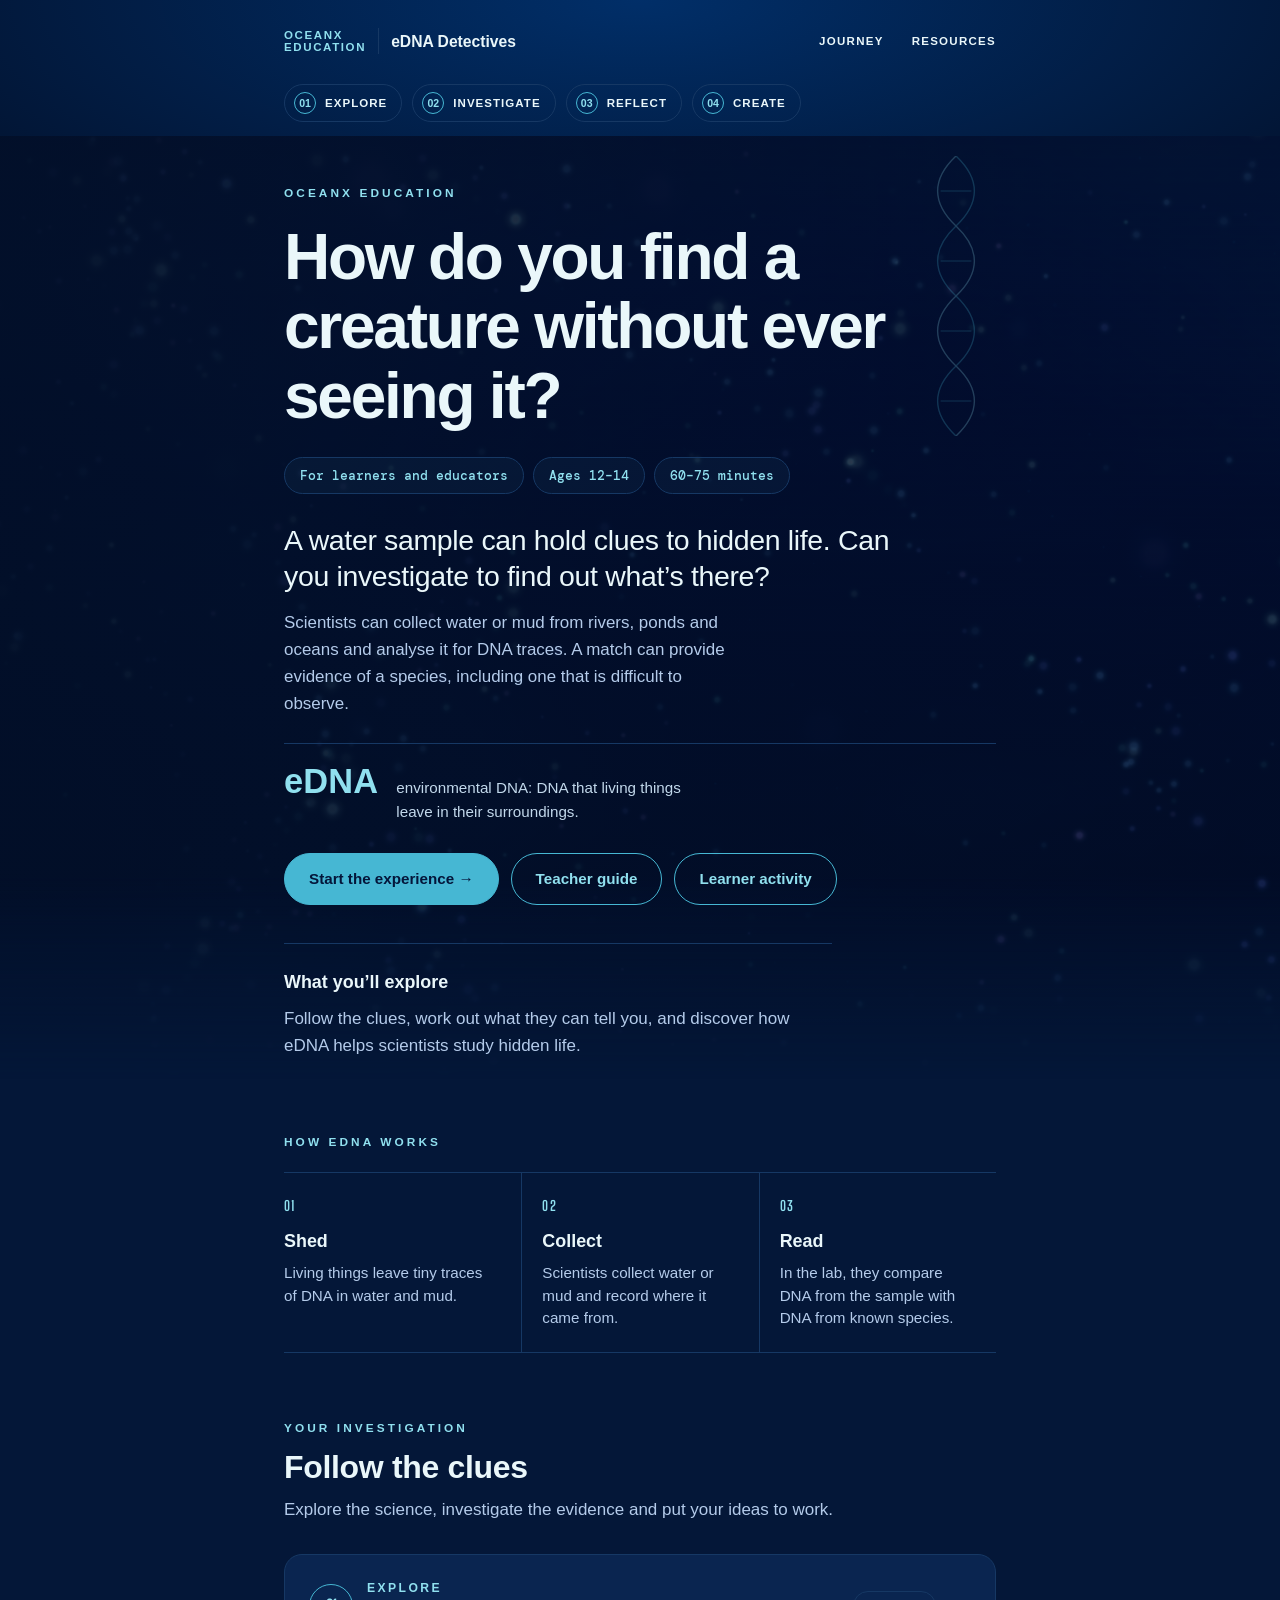
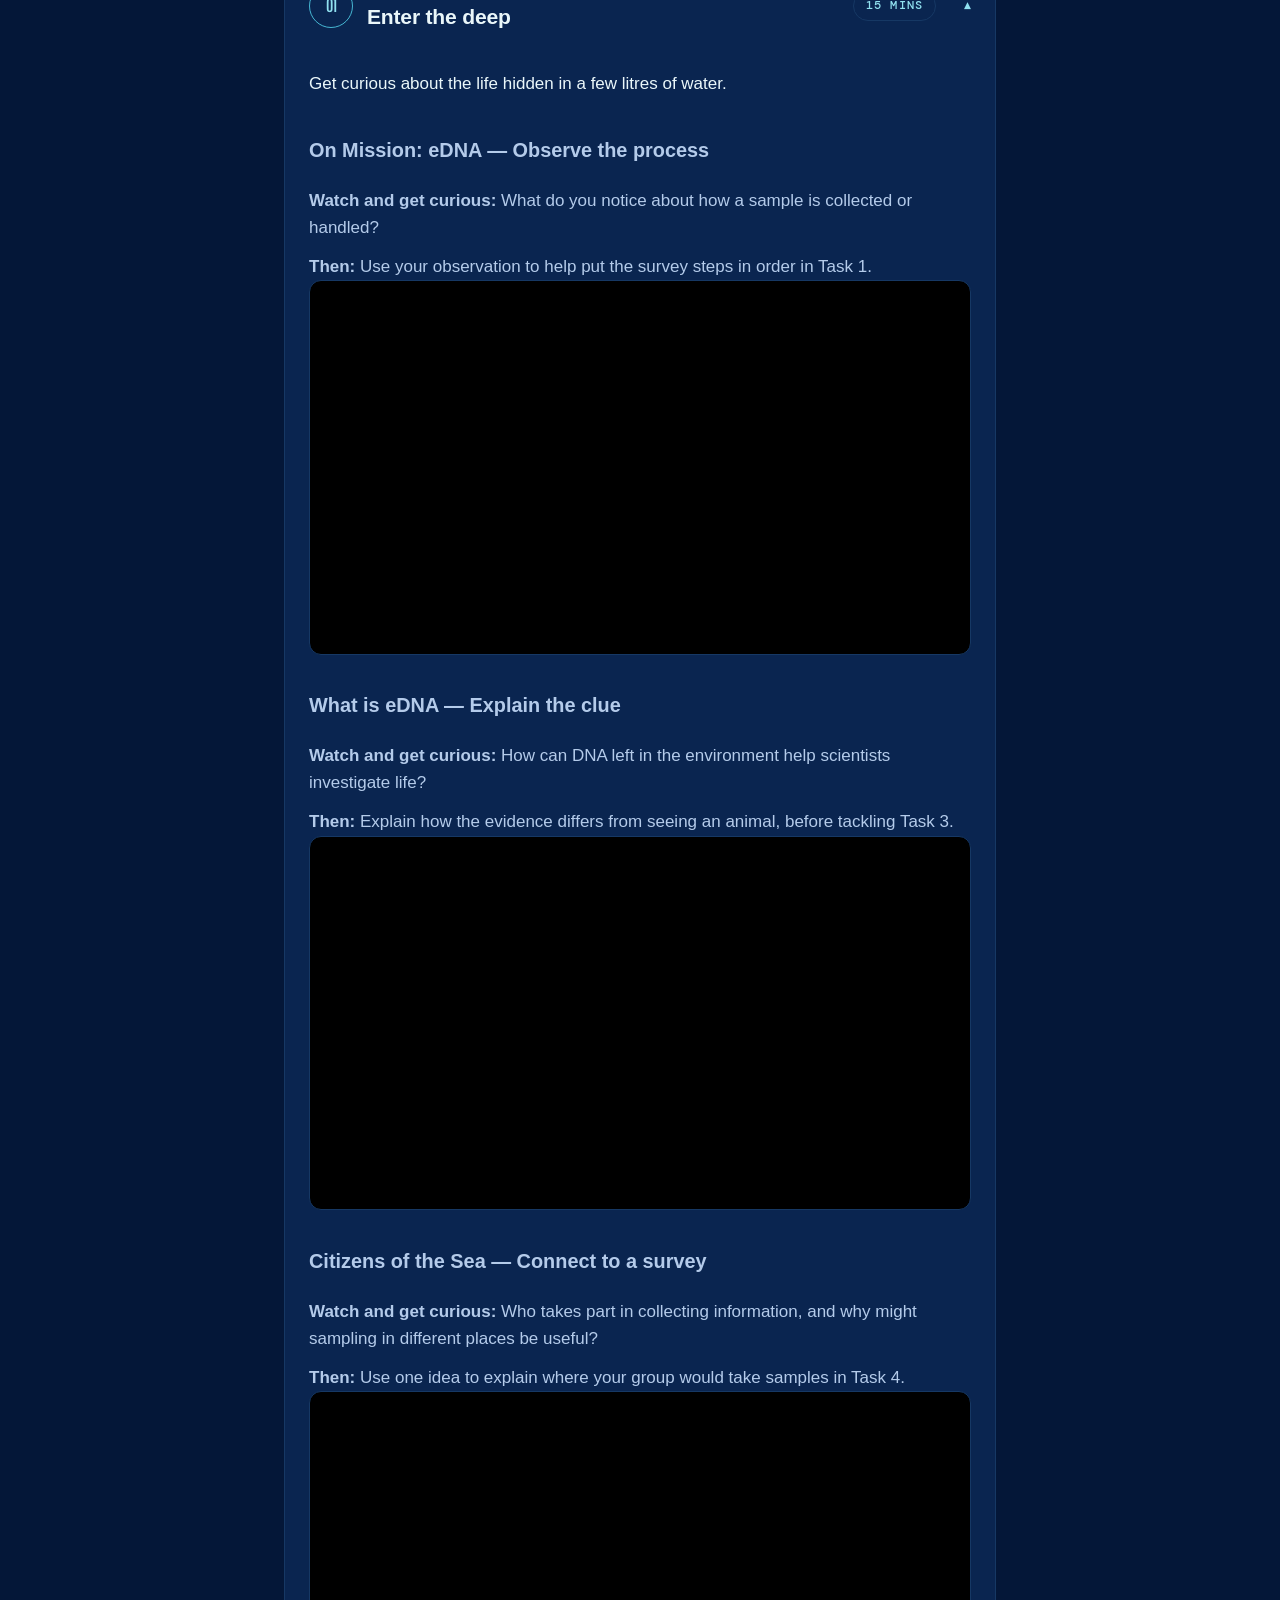
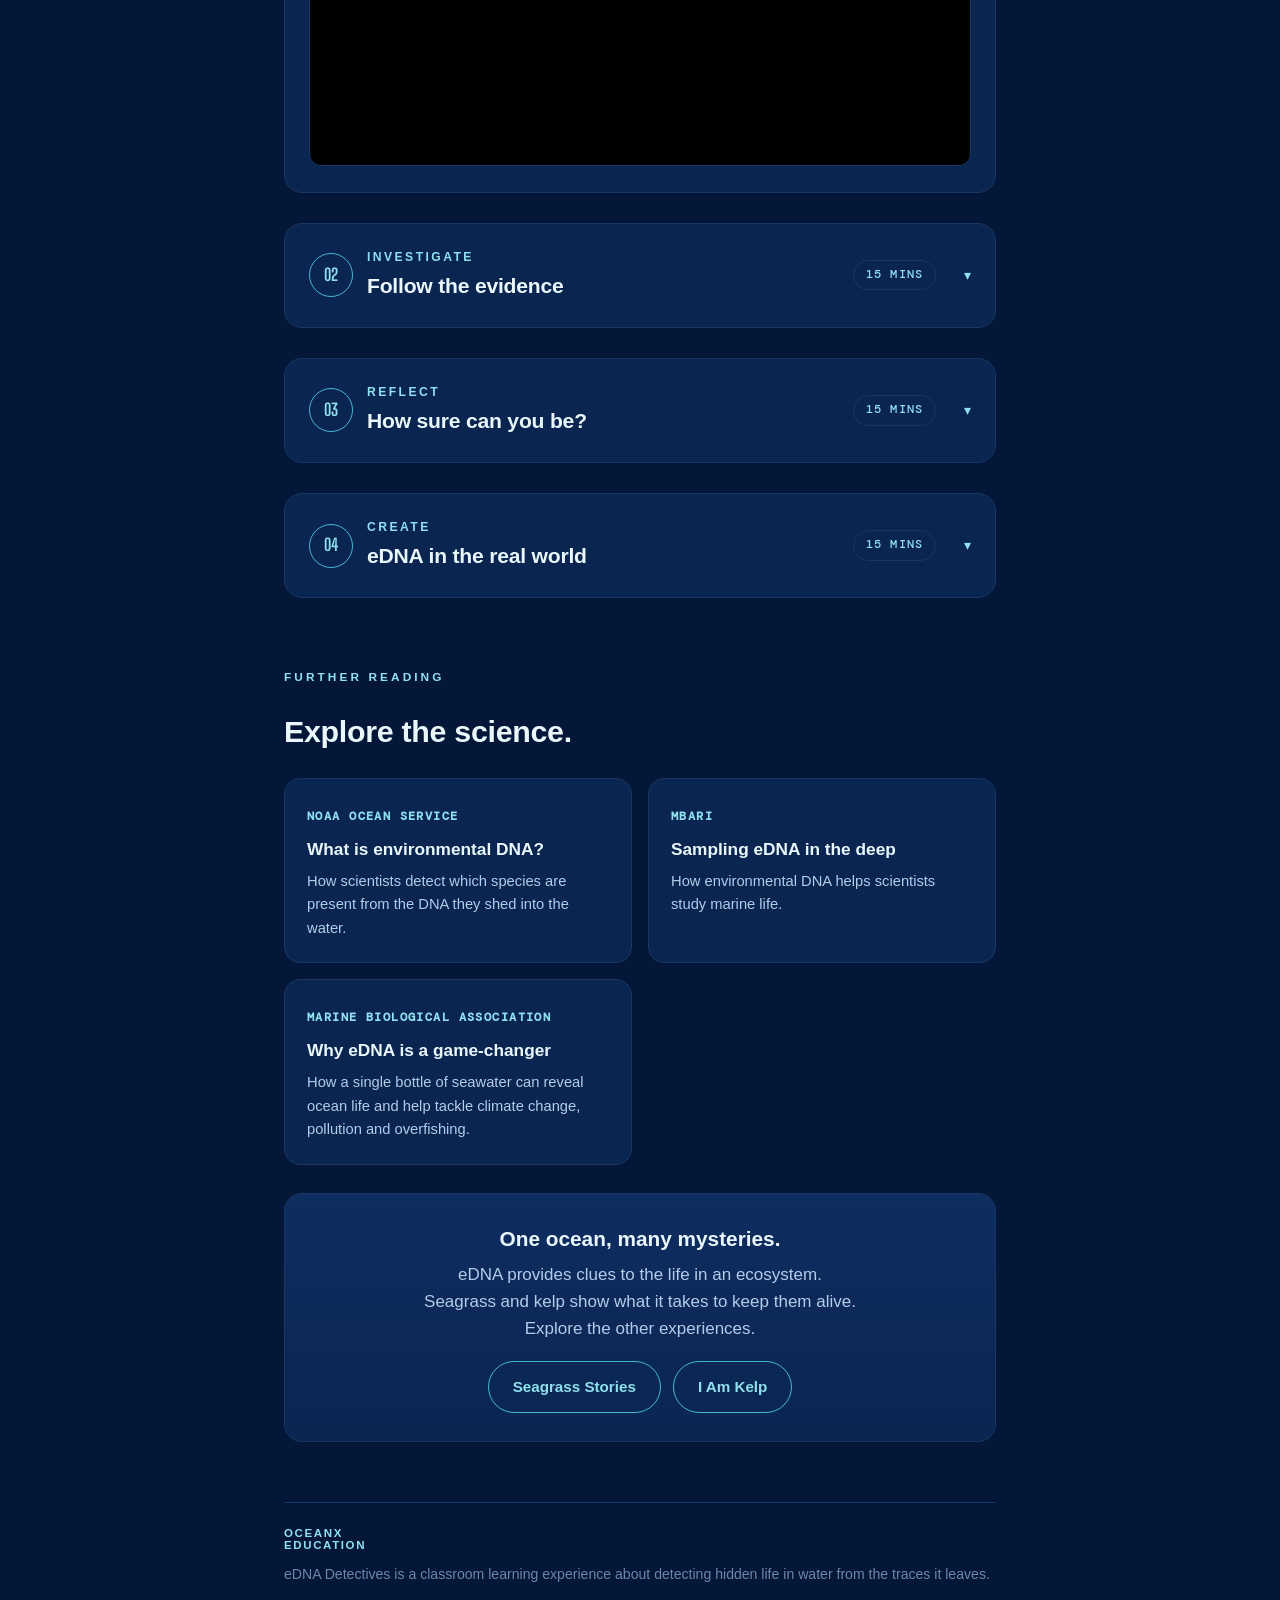
==== commit 356e5c65: "Add Cloudflare Web Analytics" ====
--- a/index.html
+++ b/index.html
@@ -249,5 +249,6 @@
     window.addEventListener('hashchange',openHash); openHash();
   })();
 </script>
+<!-- Cloudflare Web Analytics --><script type="module" src="https://static.cloudflareinsights.com/beacon.min.js" data-cf-beacon='{"token":"089276324a884aef902be3a9b58ddd09"}'></script><!-- End Cloudflare Web Analytics -->
 </body>
 </html>
--- a/classroom.css
+++ b/classroom.css
@@ -257,3 +257,10 @@
 
 .exp-head h2{font-size:clamp(1.65rem,3vw,2rem);line-height:1.2}
 .exp-head > p:last-child{margin:10px 0 0;max-width:none;color:var(--body)}
+/* Navigation typography inspired by the OceanX reference. */
+.nav{align-items:center;gap:28px;font-family:Arial,Helvetica,sans-serif;font-size:.72rem;font-weight:600;letter-spacing:.11em;text-transform:uppercase}
+.nav a{color:var(--pale);padding:10px 0;text-decoration:none;white-space:nowrap}
+.nav a:hover{color:var(--cyan2)}
+.pip{font-family:Arial,Helvetica,sans-serif;font-size:.72rem;font-weight:600;letter-spacing:.09em;text-transform:uppercase;color:var(--pale)}
+.pip b{font-family:Arial,Helvetica,sans-serif;font-size:.66rem;font-weight:600;letter-spacing:0}
+@media(max-width:620px){.nav{gap:20px;font-size:.7rem}.pip{font-size:.68rem;letter-spacing:.07em}}
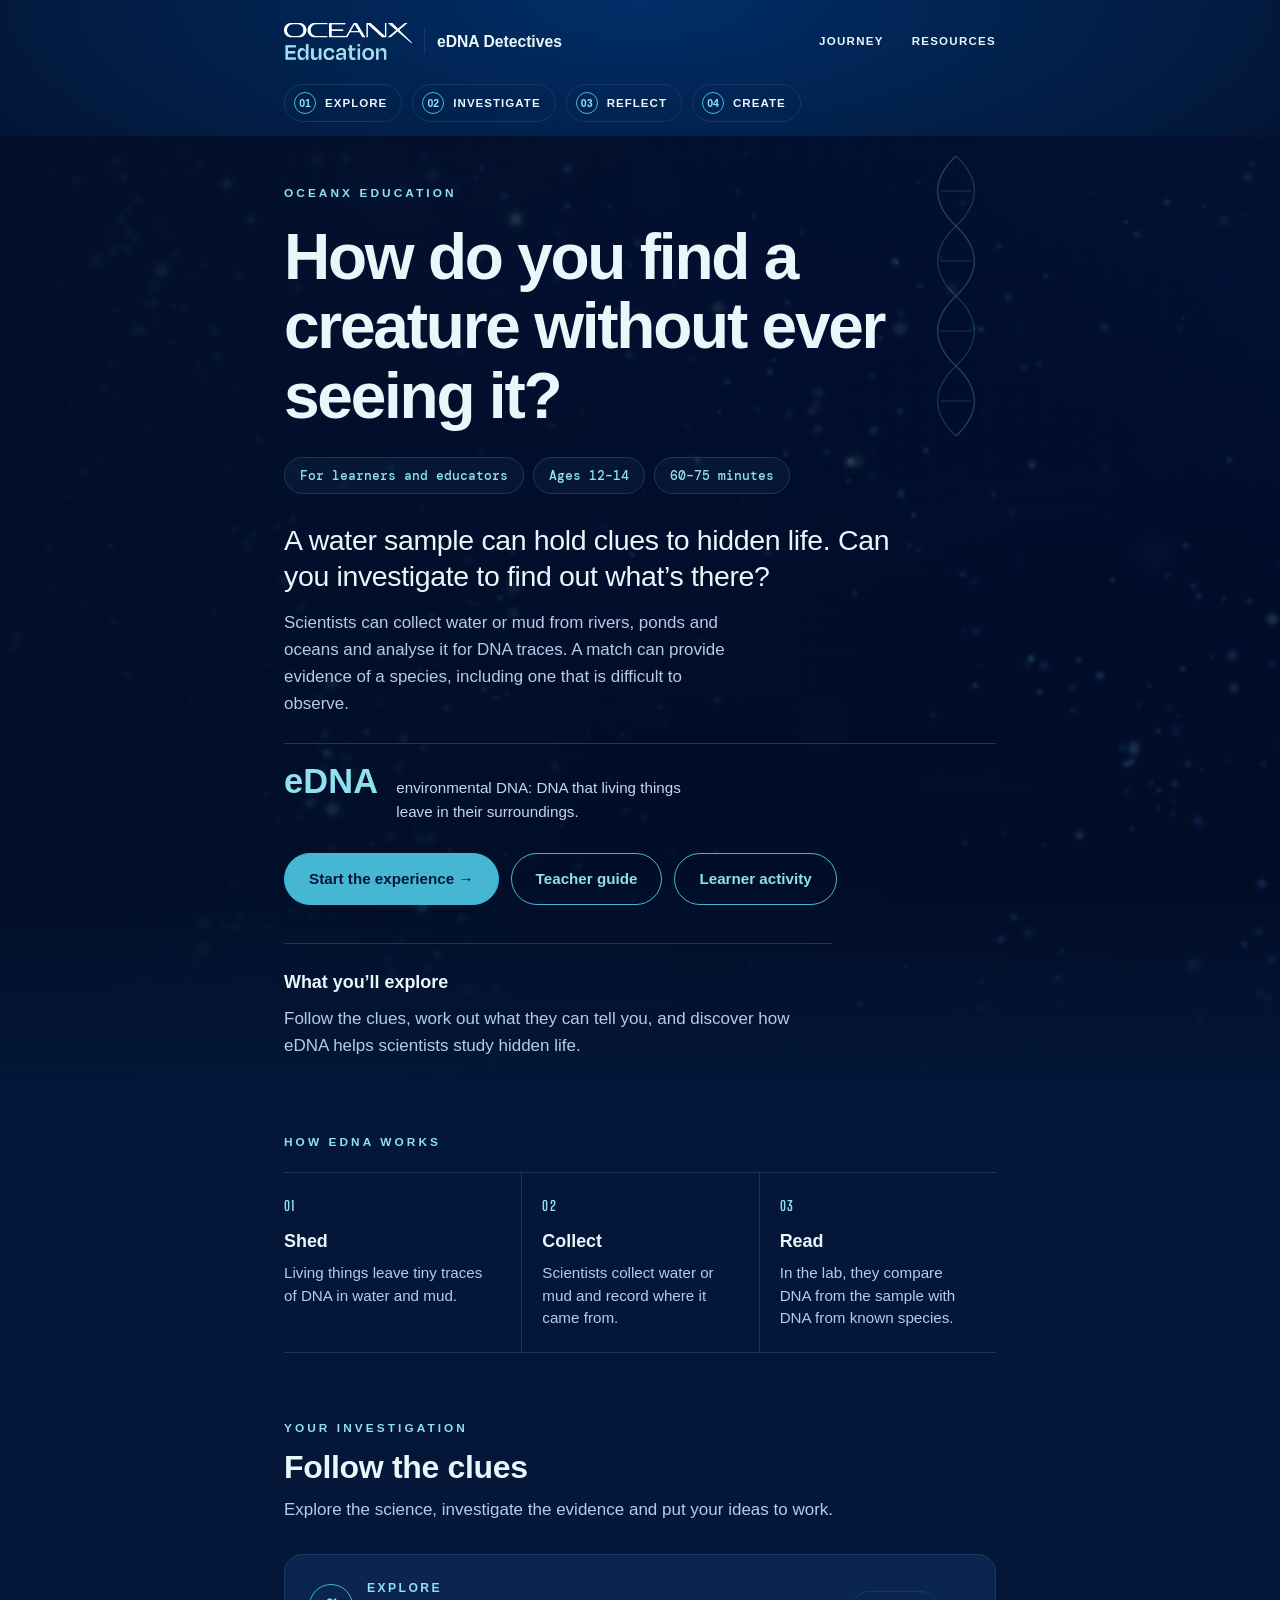
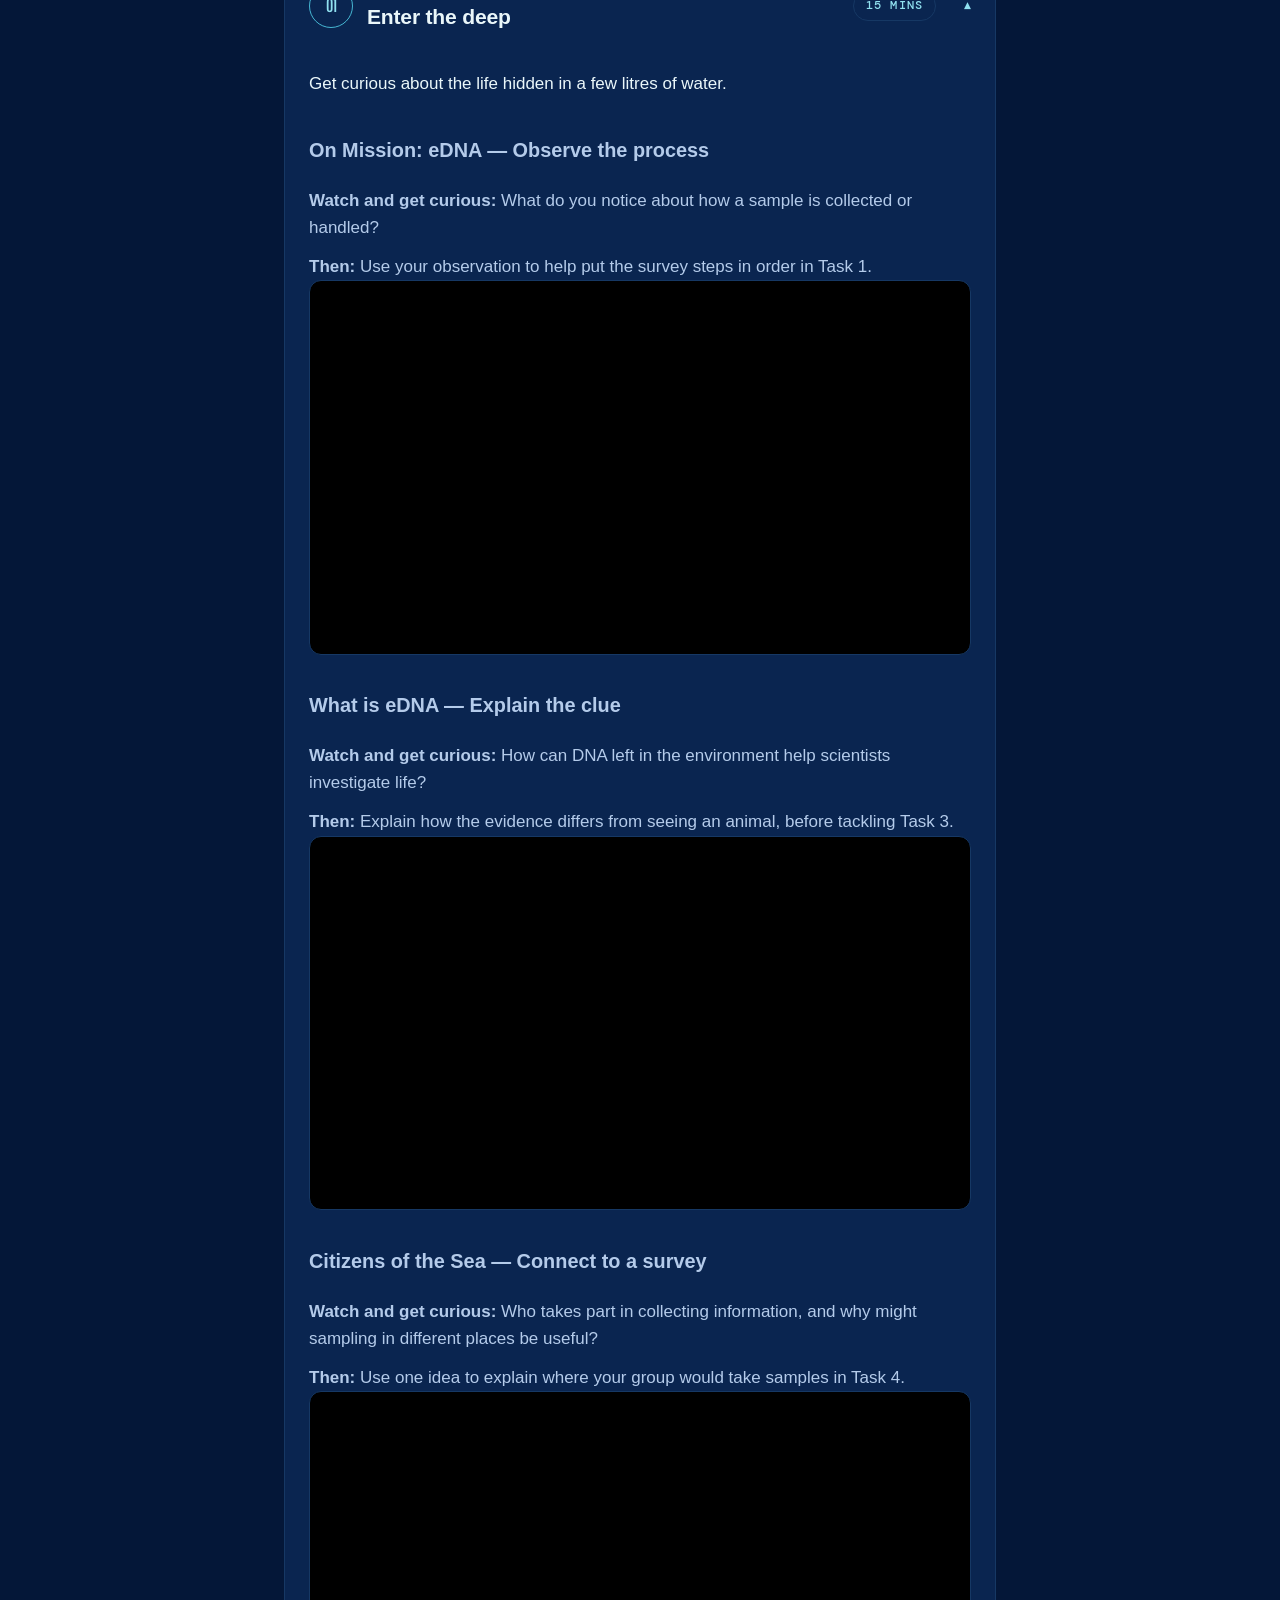
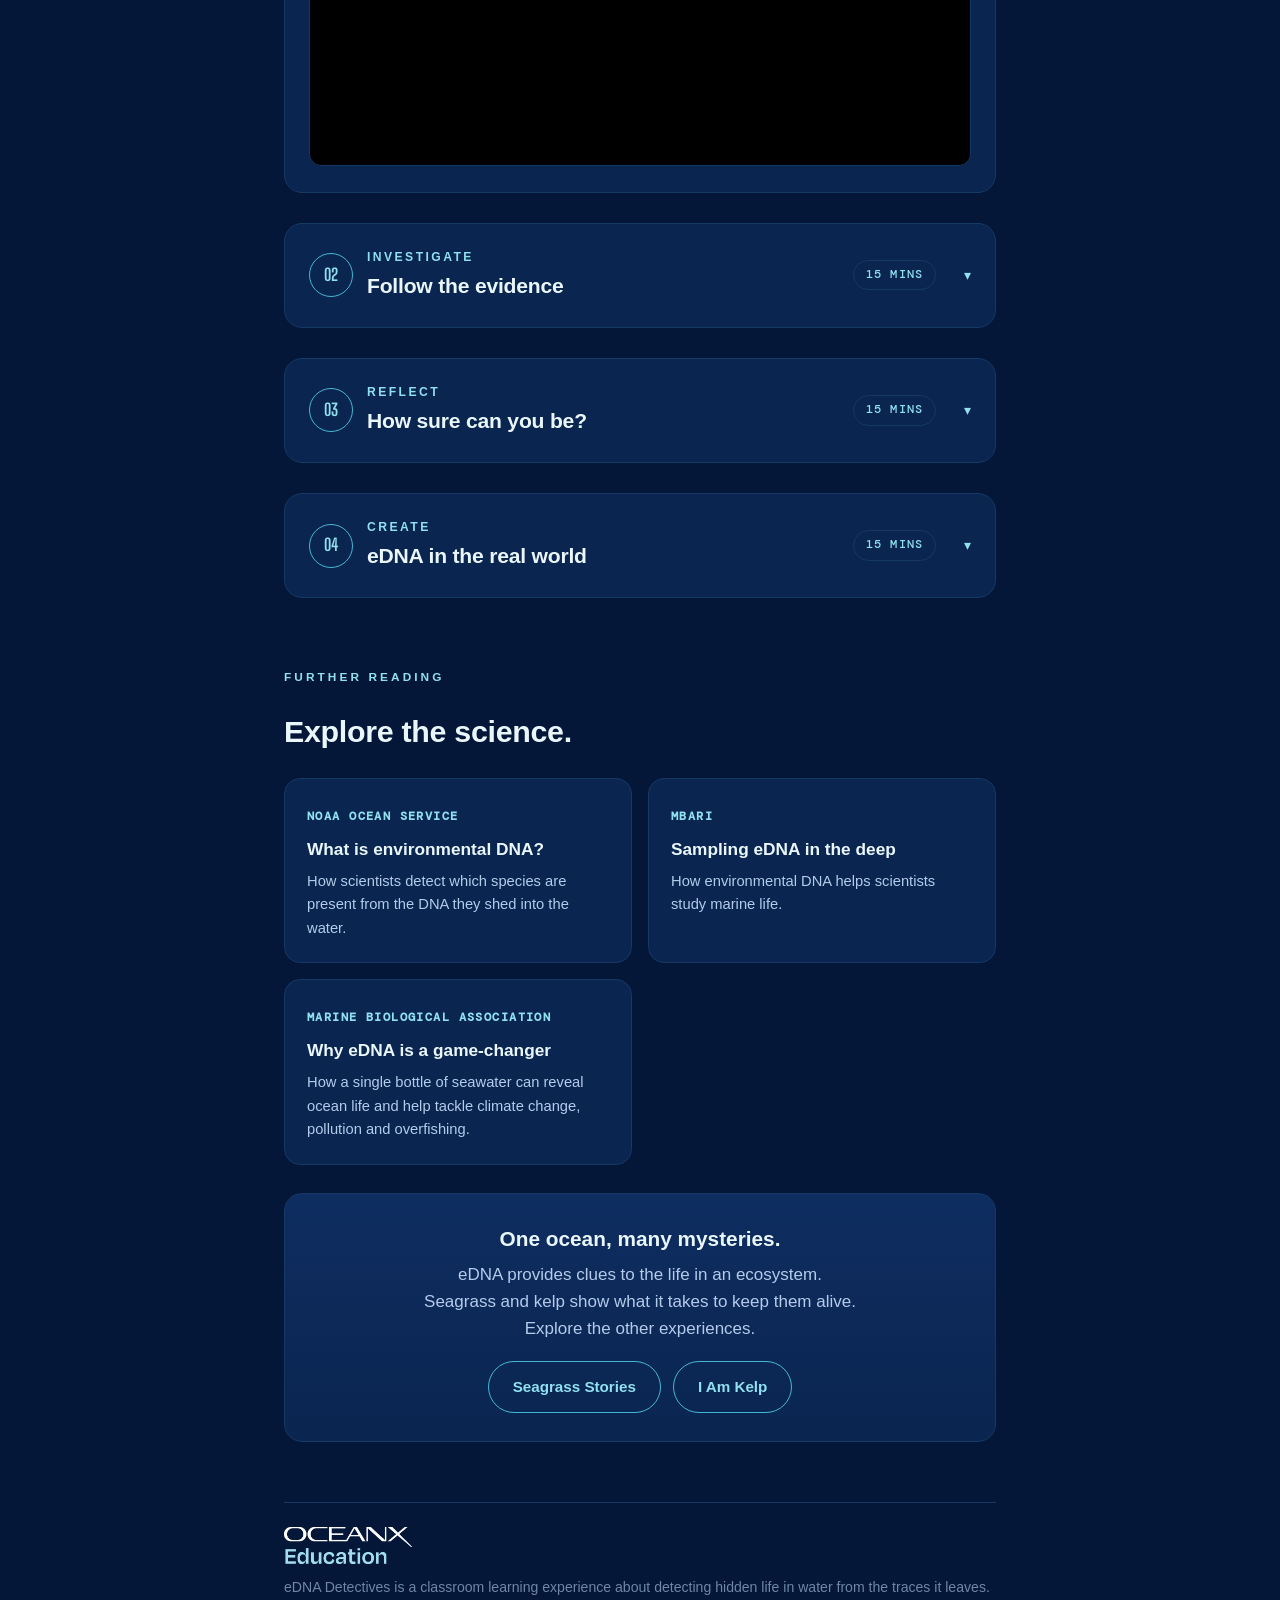
==== commit 67cdd248: "Add official OceanX Education logos" ====
--- a/index.html
+++ b/index.html
@@ -17,7 +17,7 @@
   <!-- top bar -->
   <header class="top">
     <div class="brand">
-      <span class="ox">OCEANX<br>EDUCATION</span>
+      <img class="oceanx-logo" src="assets/oceanx-education-light.png" alt="OceanX Education">
       <span class="bar"></span>
       <span>eDNA Detectives</span>
     </div>
@@ -237,7 +237,7 @@
 
   <!-- footer -->
   <footer class="foot">
-    <span class="ox">OCEANX<br>EDUCATION</span>
+    <img class="oceanx-logo" src="assets/oceanx-education-light.png" alt="OceanX Education">
     <span>eDNA Detectives is a classroom learning experience about detecting hidden life in water from the traces it leaves.</span>
   </footer>
 
--- a/classroom.css
+++ b/classroom.css
@@ -264,3 +264,7 @@
 .pip{font-family:Arial,Helvetica,sans-serif;font-size:.72rem;font-weight:600;letter-spacing:.09em;text-transform:uppercase;color:var(--pale)}
 .pip b{font-family:Arial,Helvetica,sans-serif;font-size:.66rem;font-weight:600;letter-spacing:0}
 @media(max-width:620px){.nav{gap:20px;font-size:.7rem}.pip{font-size:.68rem;letter-spacing:.07em}}
+
+/* Official OceanX Education logo */
+.oceanx-logo{display:block;width:128px;height:auto;max-width:100%;flex-shrink:0}
+@media (max-width:480px){.oceanx-logo{width:105px}}
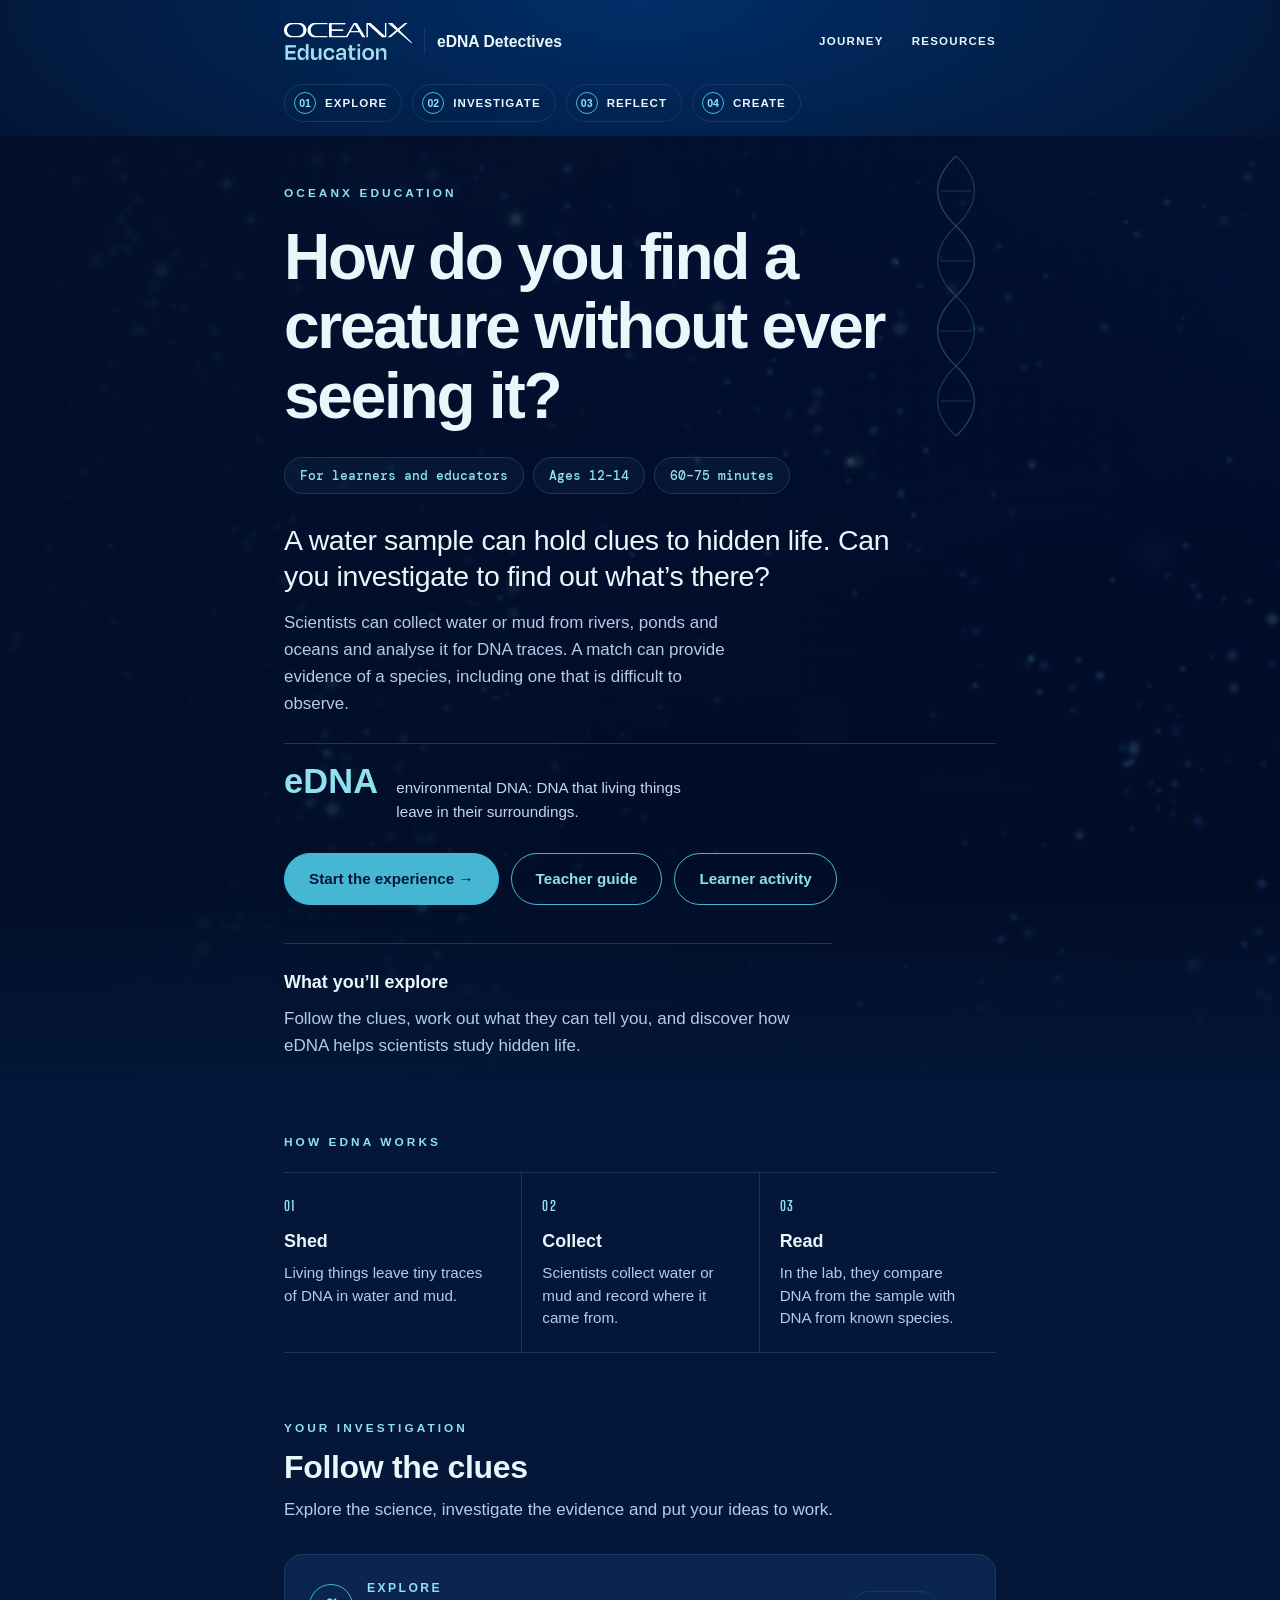
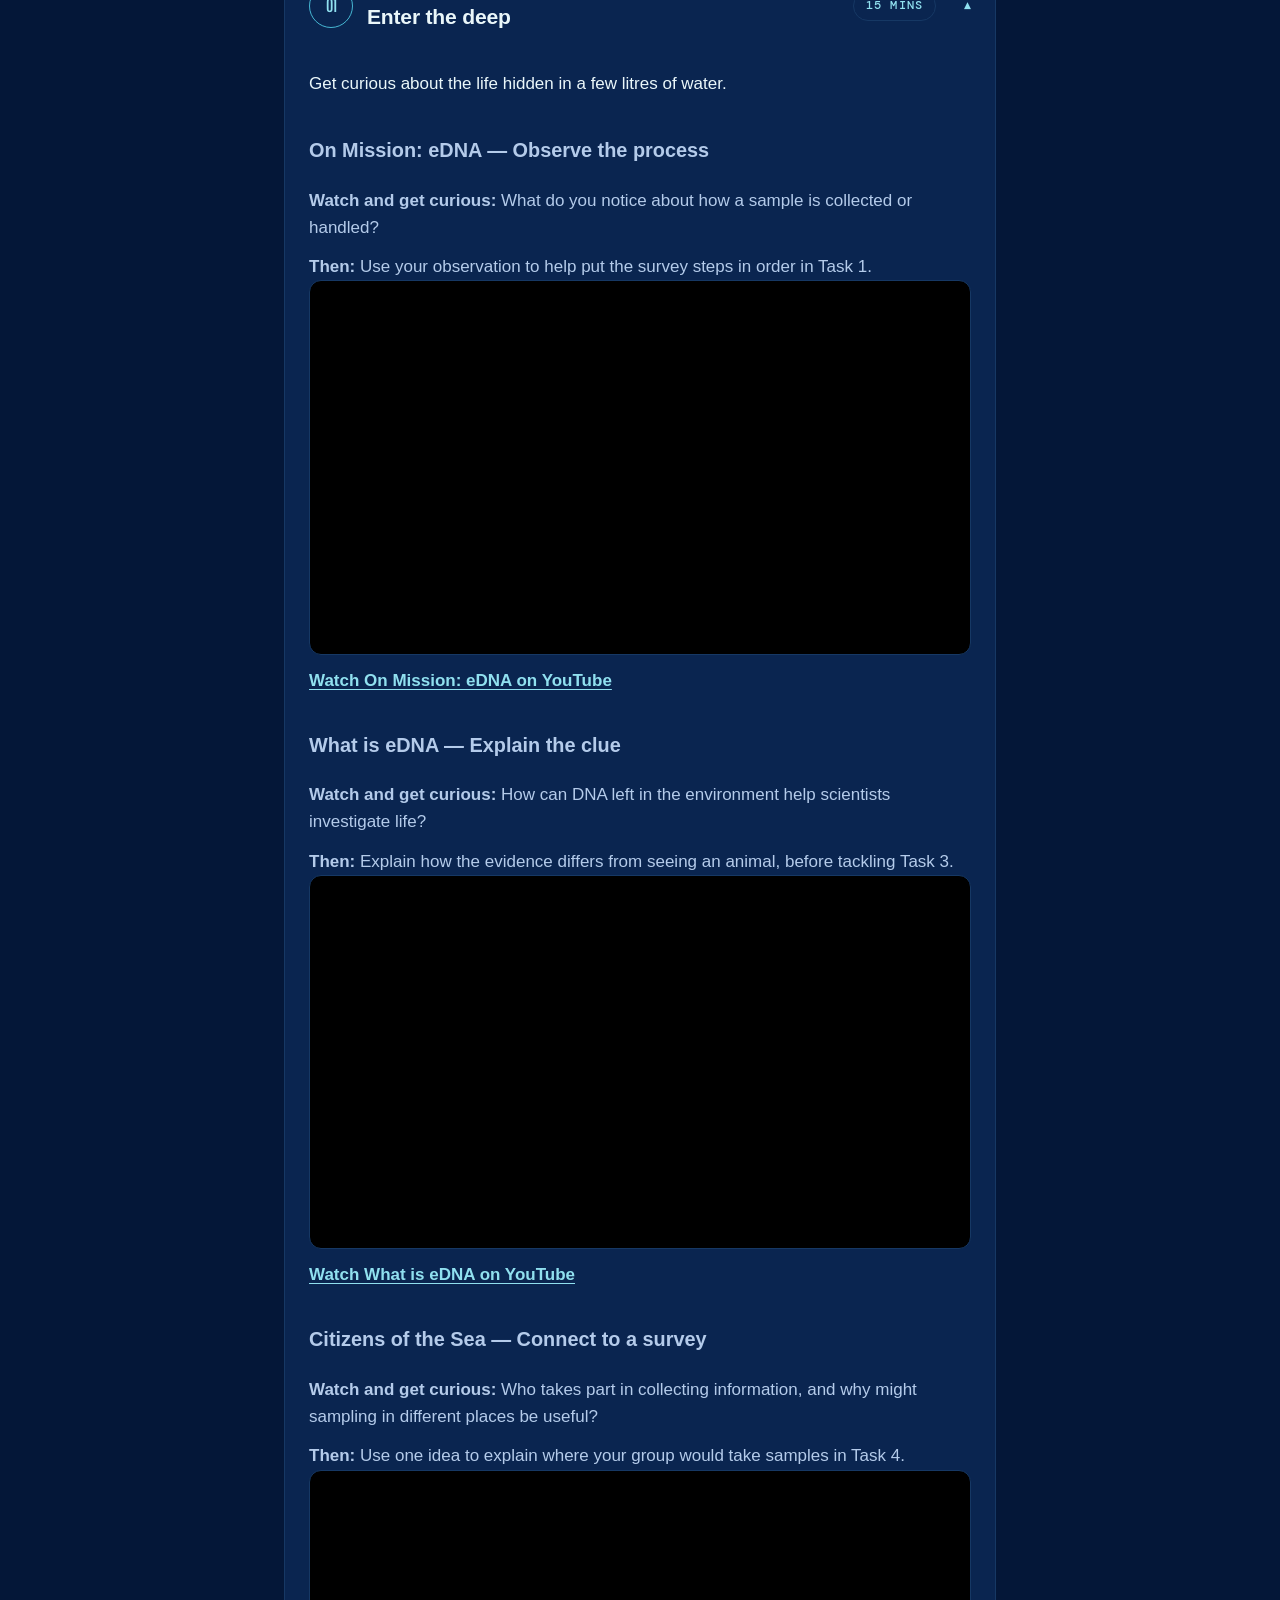
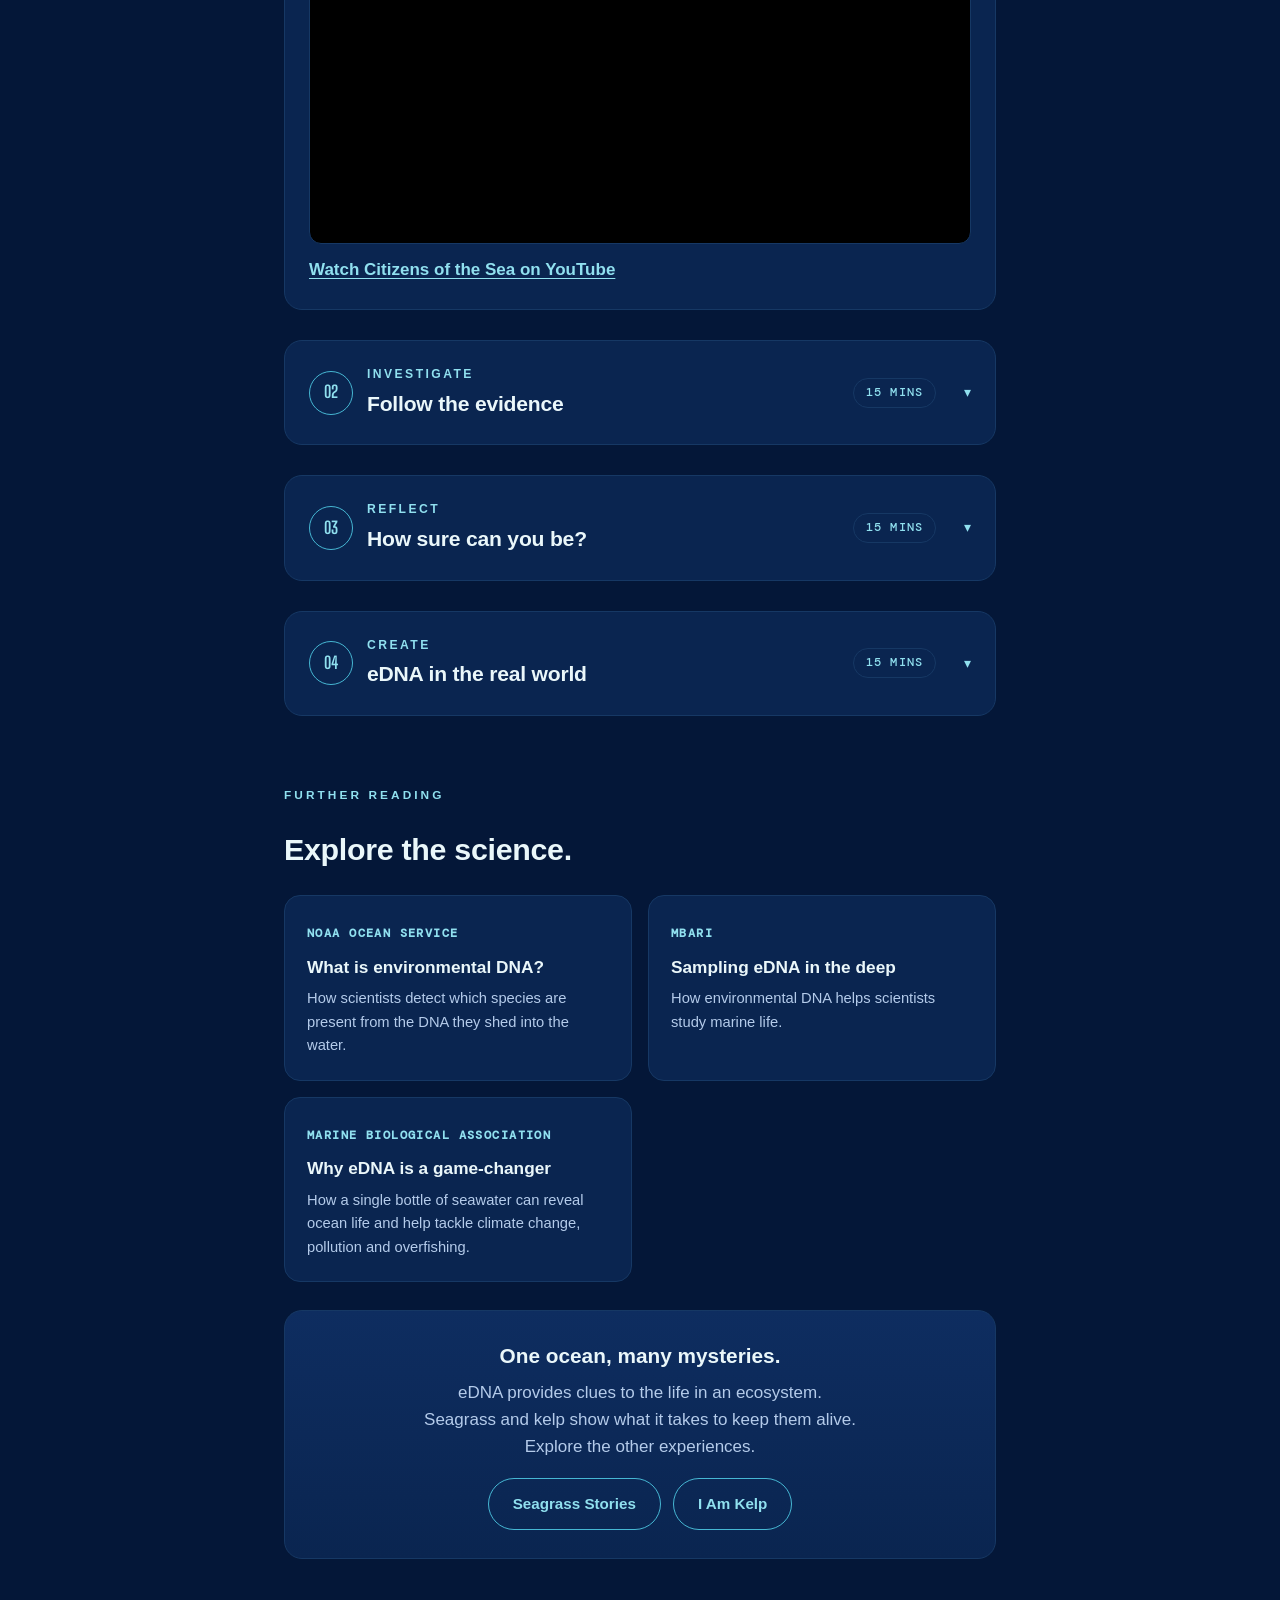
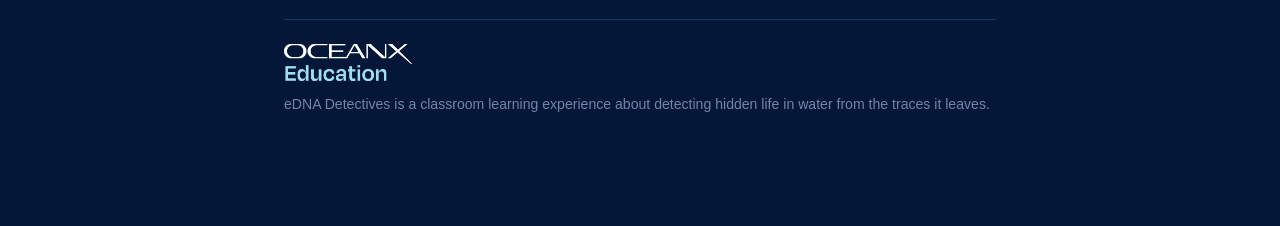
==== commit a0b87573: "Add direct links to classroom videos" ====
--- a/index.html
+++ b/index.html
@@ -9,7 +9,7 @@
 <link rel="preconnect" href="https://fonts.googleapis.com">
 <link rel="preconnect" href="https://fonts.gstatic.com" crossorigin>
 <link href="https://fonts.googleapis.com/css2?family=Big+Shoulders+Display:wght@500;700&family=DM+Mono:wght@400;500&display=swap" rel="stylesheet">
-<link rel="stylesheet" href="classroom.css">
+<link rel="stylesheet" href="classroom.css?v=logo2">
 </head>
 <body>
 <div class="wrap">
@@ -17,7 +17,7 @@
   <!-- top bar -->
   <header class="top">
     <div class="brand">
-      <img class="oceanx-logo" src="assets/oceanx-education-light.png" alt="OceanX Education">
+      <img class="oceanx-logo" width="128" height="37" src="assets/oceanx-education-light.png" alt="OceanX Education">
       <span class="bar"></span>
       <span>eDNA Detectives</span>
     </div>
@@ -108,9 +108,9 @@
       <div class="stage-body">
         <p class="stage-lead">Get curious about the life hidden in a few litres of water.</p>
     <div class="videos">
-      <div><h3>On Mission: eDNA — Observe the process</h3><p><b>Watch and get curious:</b> What do you notice about how a sample is collected or handled?</p><p><b>Then:</b> Use your observation to help put the survey steps in order in Task 1.</p><div class="vidwrap"><iframe src="https://www.youtube.com/embed/iMCZAcLaHKE" title="On Mission: eDNA (OceanX)" allowfullscreen loading="lazy"></iframe></div></div>
-      <div><h3>What is eDNA — Explain the clue</h3><p><b>Watch and get curious:</b> How can DNA left in the environment help scientists investigate life?</p><p><b>Then:</b> Explain how the evidence differs from seeing an animal, before tackling Task 3.</p><div class="vidwrap"><iframe src="https://www.youtube.com/embed/C0H8MNi3t-c" title="What is eDNA" allowfullscreen loading="lazy"></iframe></div></div>
-      <div><h3>Citizens of the Sea — Connect to a survey</h3><p><b>Watch and get curious:</b> Who takes part in collecting information, and why might sampling in different places be useful?</p><p><b>Then:</b> Use one idea to explain where your group would take samples in Task 4.</p><div class="vidwrap"><iframe src="https://www.youtube.com/embed/j-yh_srFEMk" title="Citizens of the Sea" allowfullscreen loading="lazy"></iframe></div></div>
+      <div><h3>On Mission: eDNA — Observe the process</h3><p><b>Watch and get curious:</b> What do you notice about how a sample is collected or handled?</p><p><b>Then:</b> Use your observation to help put the survey steps in order in Task 1.</p><div class="vidwrap"><iframe src="https://www.youtube.com/embed/iMCZAcLaHKE" title="On Mission: eDNA (OceanX)" allowfullscreen loading="lazy"></iframe></div><p class="video-link"><a href="https://www.youtube.com/watch?v=iMCZAcLaHKE" target="_blank" rel="noopener noreferrer">Watch On Mission: eDNA on YouTube</a></p></div>
+      <div><h3>What is eDNA — Explain the clue</h3><p><b>Watch and get curious:</b> How can DNA left in the environment help scientists investigate life?</p><p><b>Then:</b> Explain how the evidence differs from seeing an animal, before tackling Task 3.</p><div class="vidwrap"><iframe src="https://www.youtube.com/embed/C0H8MNi3t-c" title="What is eDNA" allowfullscreen loading="lazy"></iframe></div><p class="video-link"><a href="https://www.youtube.com/watch?v=C0H8MNi3t-c" target="_blank" rel="noopener noreferrer">Watch What is eDNA on YouTube</a></p></div>
+      <div><h3>Citizens of the Sea — Connect to a survey</h3><p><b>Watch and get curious:</b> Who takes part in collecting information, and why might sampling in different places be useful?</p><p><b>Then:</b> Use one idea to explain where your group would take samples in Task 4.</p><div class="vidwrap"><iframe src="https://www.youtube.com/embed/j-yh_srFEMk" title="Citizens of the Sea" allowfullscreen loading="lazy"></iframe></div><p class="video-link"><a href="https://www.youtube.com/watch?v=j-yh_srFEMk" target="_blank" rel="noopener noreferrer">Watch Citizens of the Sea on YouTube</a></p></div>
     </div>
       </div>
   </details>
@@ -237,7 +237,7 @@
 
   <!-- footer -->
   <footer class="foot">
-    <img class="oceanx-logo" src="assets/oceanx-education-light.png" alt="OceanX Education">
+    <img class="oceanx-logo" width="128" height="37" src="assets/oceanx-education-light.png" alt="OceanX Education">
     <span>eDNA Detectives is a classroom learning experience about detecting hidden life in water from the traces it leaves.</span>
   </footer>
 
--- a/classroom.css
+++ b/classroom.css
@@ -268,3 +268,4 @@
 /* Official OceanX Education logo */
 .oceanx-logo{display:block;width:128px;height:auto;max-width:100%;flex-shrink:0}
 @media (max-width:480px){.oceanx-logo{width:105px}}
+.video-link a{color:var(--cyan2);font-weight:600;text-underline-offset:3px}
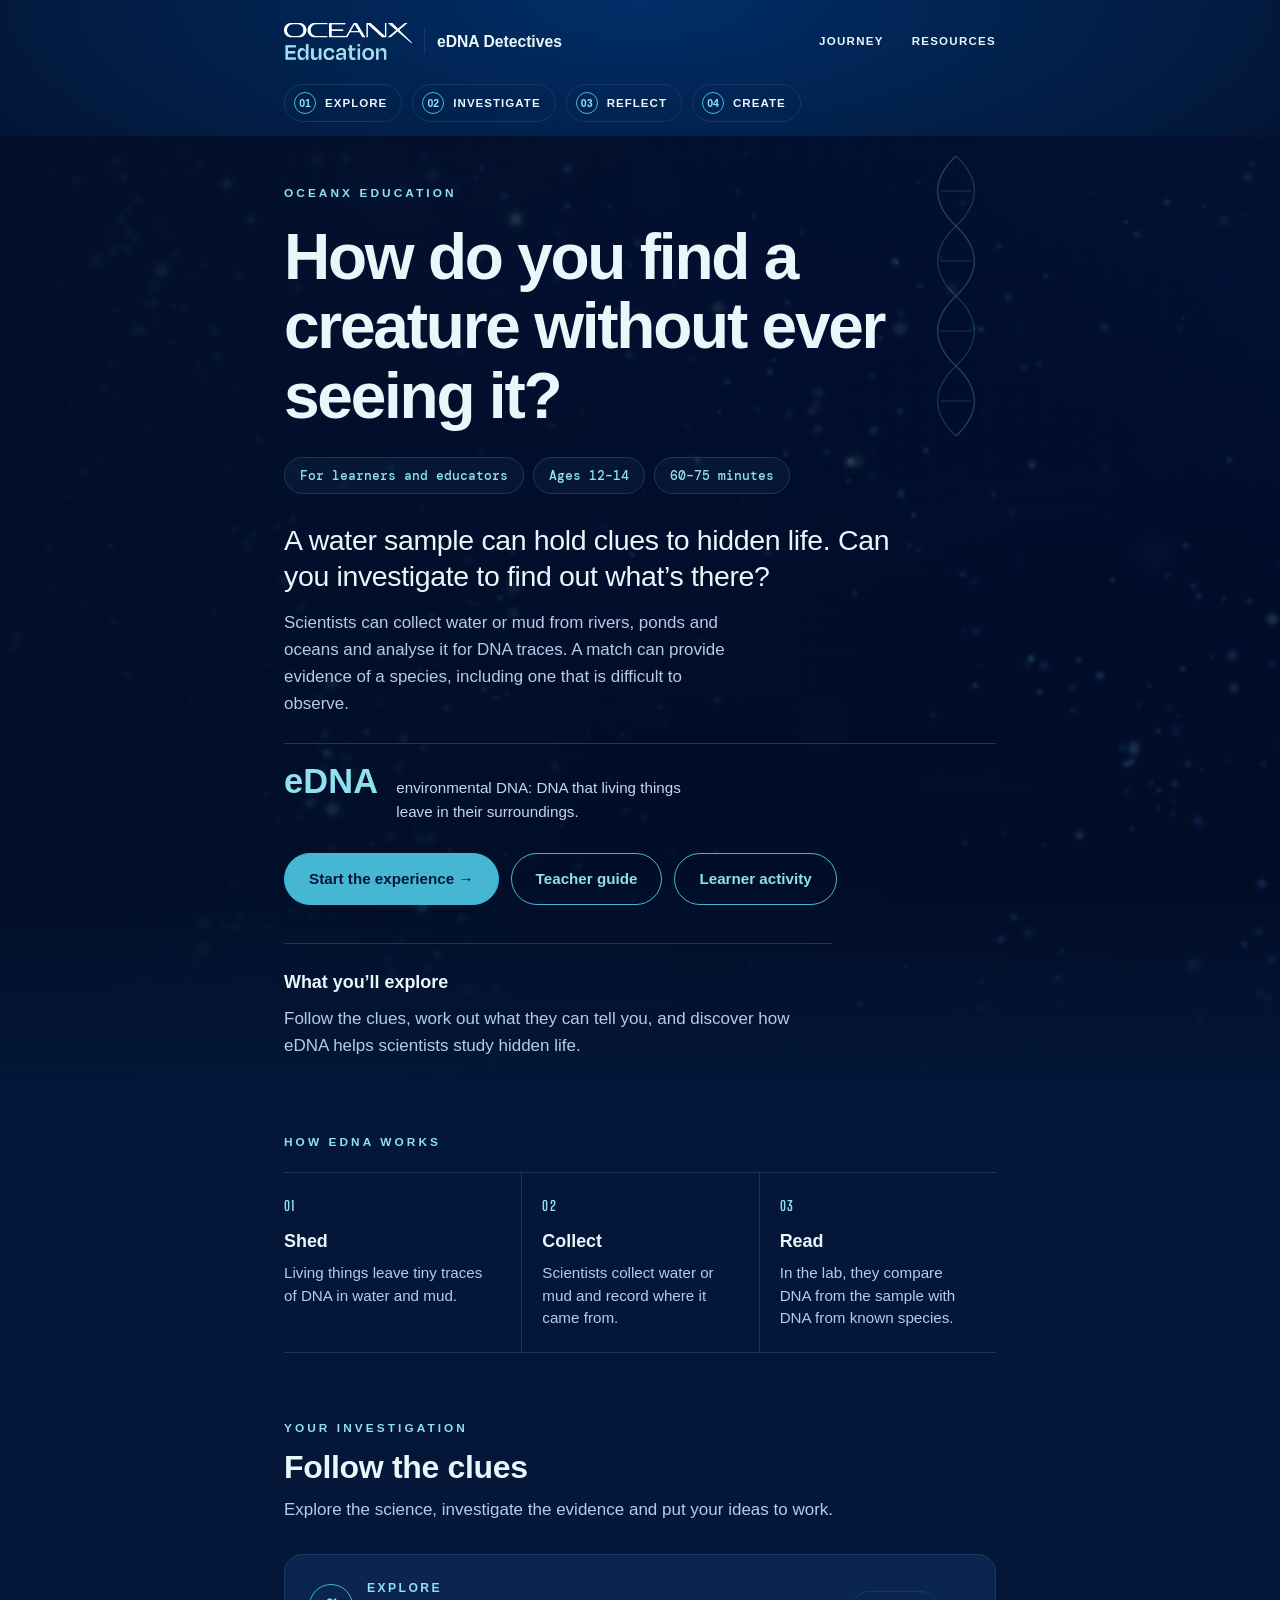
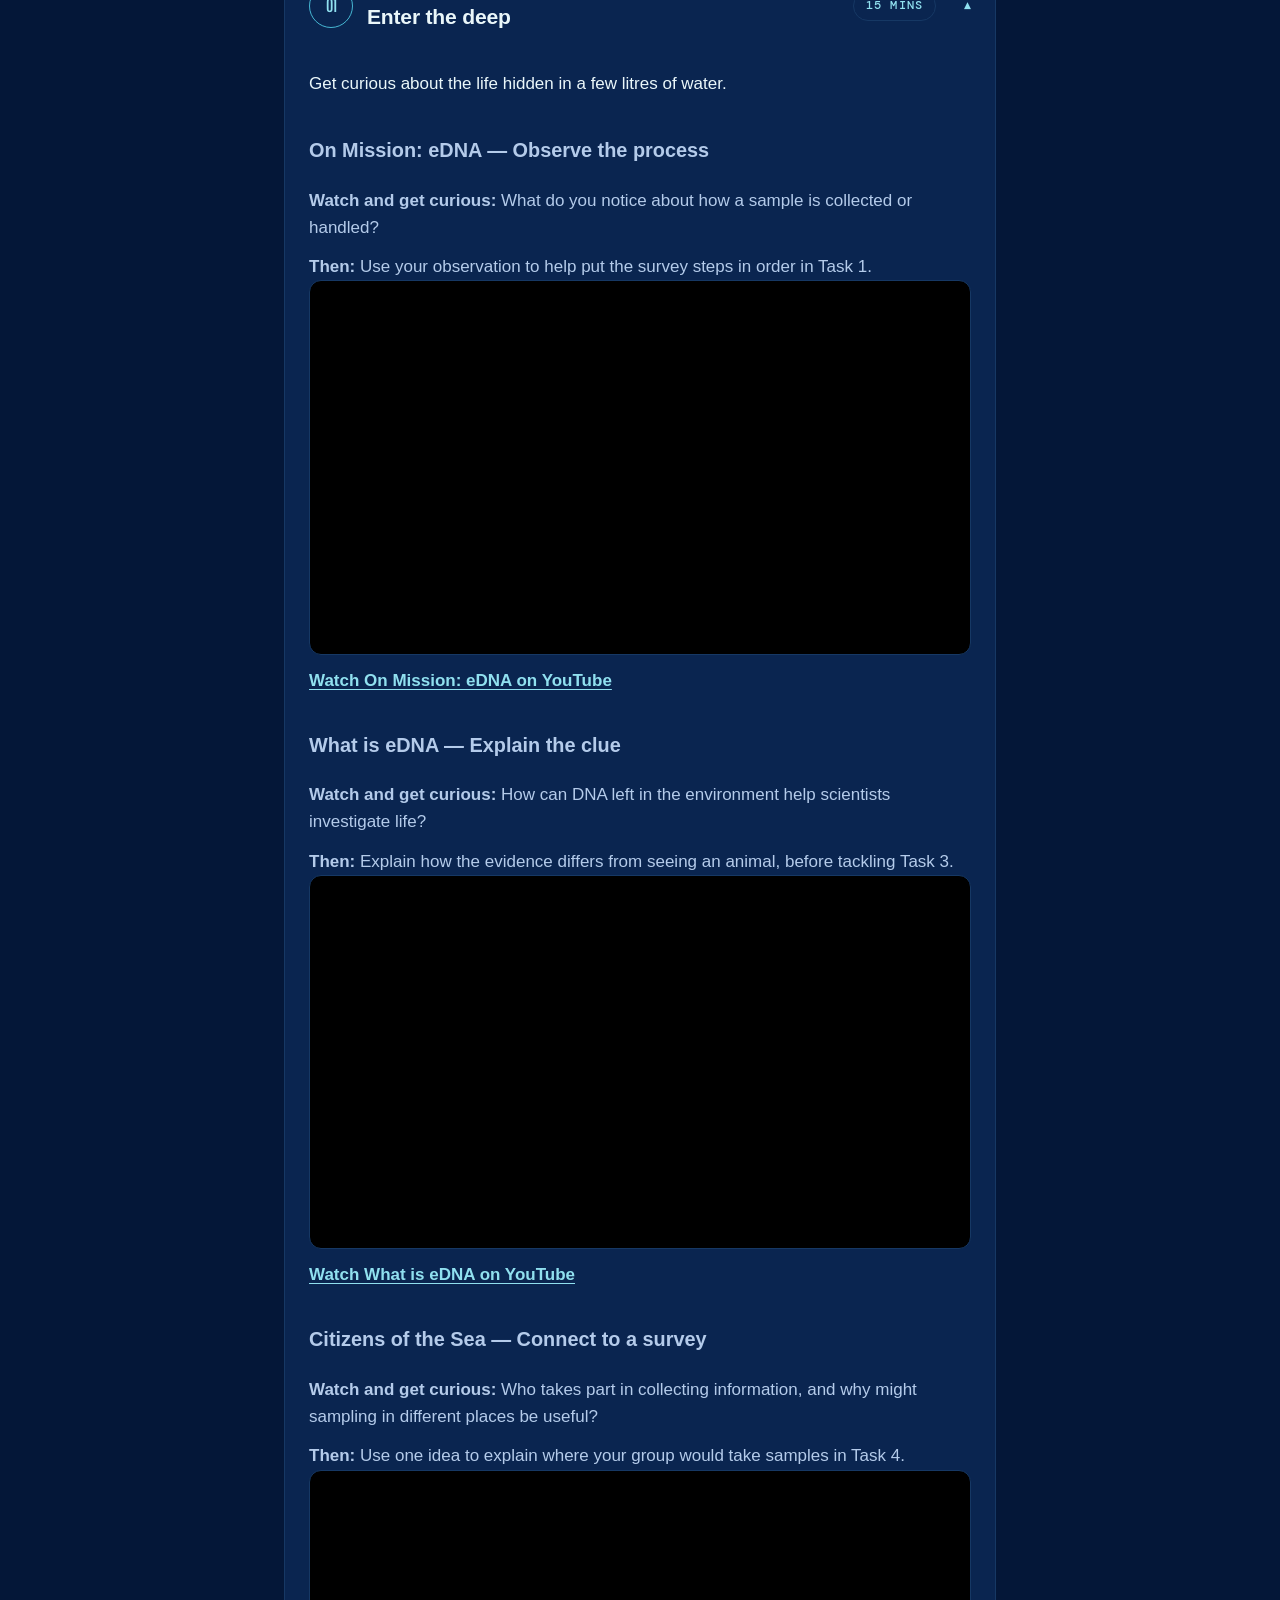
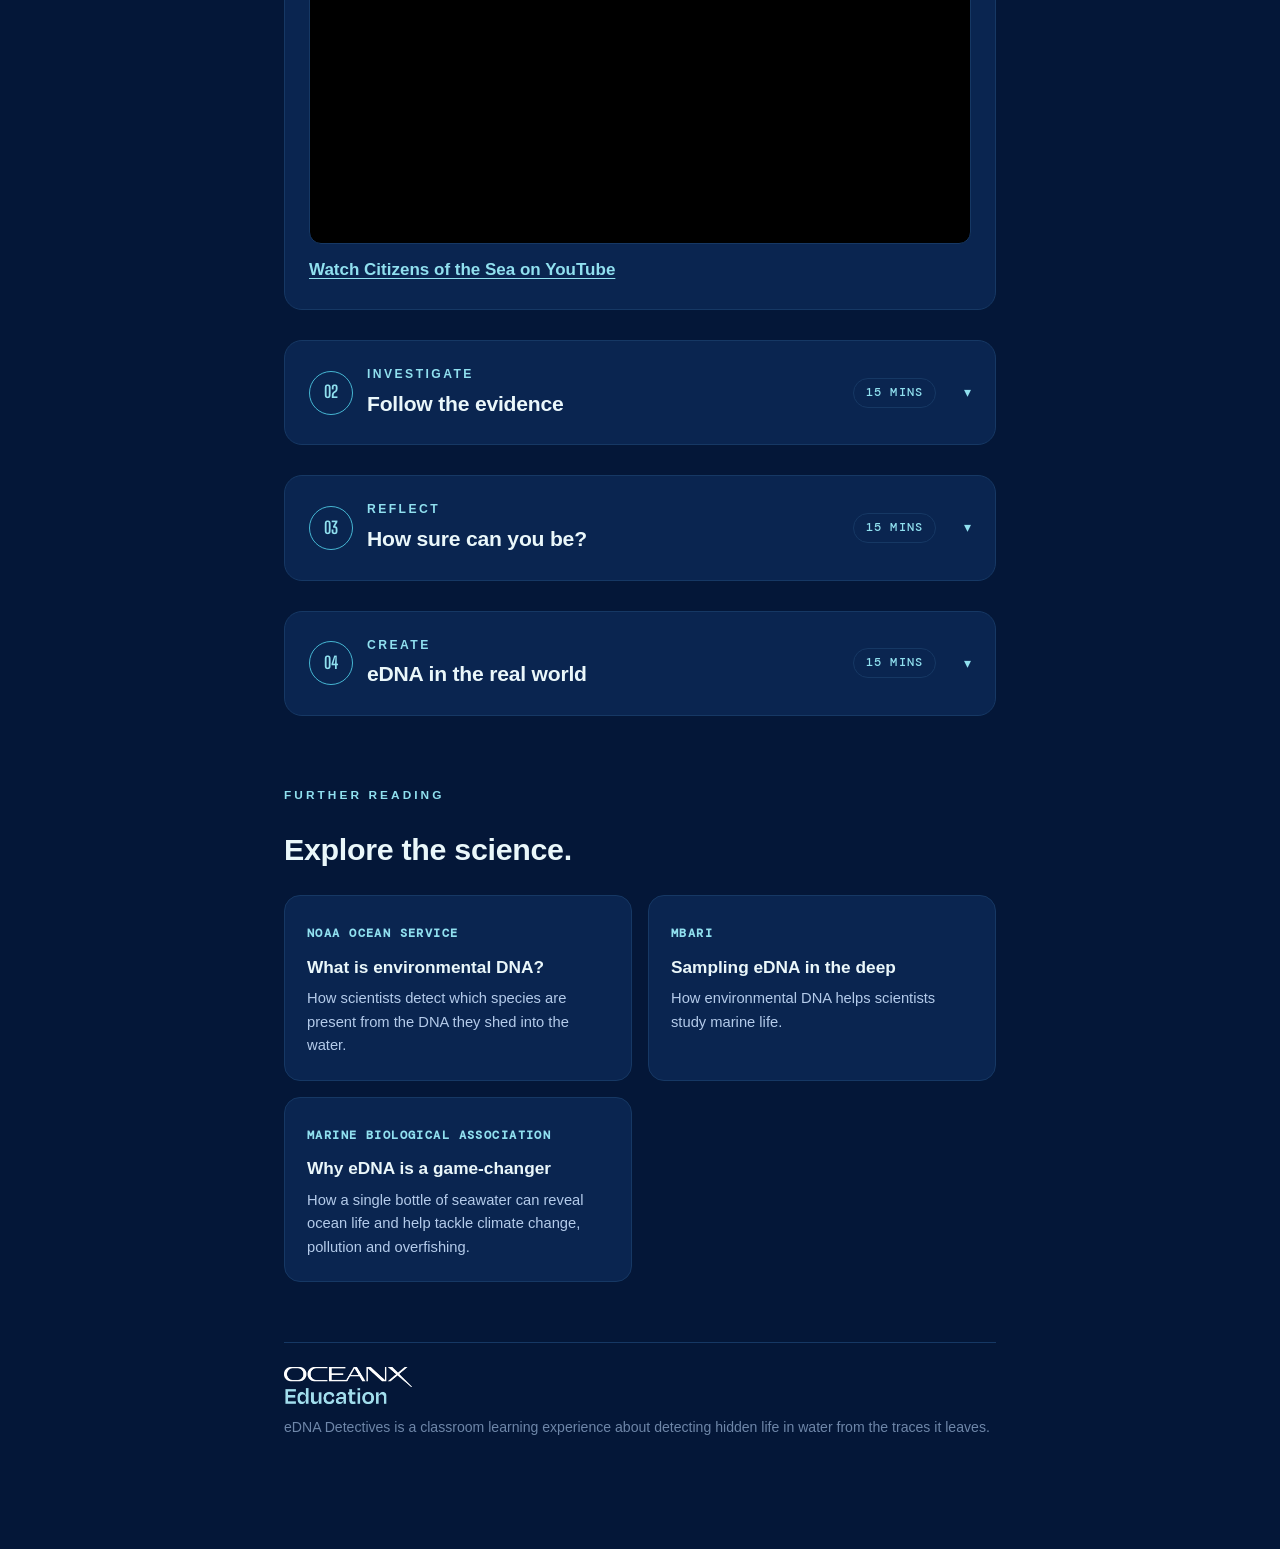
==== commit 6ecbfc19: "Remove links to Seagrass Stories and I Am Kelp Co-Authored-By: Claude Opus 5.5 <noreply@anthropic.co" ====
--- a/index.html
+++ b/index.html
@@ -9,7 +9,7 @@
 <link rel="preconnect" href="https://fonts.googleapis.com">
 <link rel="preconnect" href="https://fonts.gstatic.com" crossorigin>
 <link href="https://fonts.googleapis.com/css2?family=Big+Shoulders+Display:wght@500;700&family=DM+Mono:wght@400;500&display=swap" rel="stylesheet">
-<link rel="stylesheet" href="classroom.css?v=logo2">
+<link rel="stylesheet" href="classroom.css?v=video-links3">
 </head>
 <body>
 <div class="wrap">
@@ -225,16 +225,6 @@
     </a>
   </div>
 
-  <!-- cross link -->
-  <div class="cross">
-    <h2>One ocean, many mysteries.</h2>
-    <p>eDNA provides clues to the life in an ecosystem. Seagrass and kelp show what it takes to keep them alive. Explore the other experiences.</p>
-    <div class="links">
-      <a class="btn ghost" href="https://seagrassstoriesforschools.oceanx.org/" target="_blank" rel="noopener">Seagrass Stories</a>
-      <a class="btn ghost" href="#" data-slot="kelp-url">I Am Kelp</a>
-    </div>
-  </div>
-
   <!-- footer -->
   <footer class="foot">
     <img class="oceanx-logo" width="128" height="37" src="assets/oceanx-education-light.png" alt="OceanX Education">
--- a/classroom.css
+++ b/classroom.css
@@ -146,11 +146,6 @@
   .res h3{color:var(--pale);font-size:1.08rem;font-weight:600;margin:8px 0 6px}
   .res p{color:var(--body);font-size:.92rem;margin:0}
 
-  /* cross link */
-  .cross{margin:28px 0 0;background:linear-gradient(180deg,var(--panel2),var(--panel));border:1px solid var(--line);border-radius:18px;padding:28px 24px;text-align:center}
-  .cross h2{color:var(--pale);font-size:1.3rem;font-weight:600;margin:0 0 6px}
-  .cross p{color:var(--body);margin:0 auto 18px;max-width:46ch}
-  .cross .links{display:flex;flex-wrap:wrap;gap:12px;justify-content:center}
 
   /* footer */
   .foot{margin-top:60px;padding-top:24px;border-top:1px solid var(--line);color:var(--muted);font-size:.88rem;display:flex;align-items:center;gap:12px;flex-wrap:wrap}
@@ -268,4 +263,4 @@
 /* Official OceanX Education logo */
 .oceanx-logo{display:block;width:128px;height:auto;max-width:100%;flex-shrink:0}
 @media (max-width:480px){.oceanx-logo{width:105px}}
-.video-link a{color:var(--cyan2);font-weight:600;text-underline-offset:3px}
+.video-link a,.video-link a:visited{color:#90e0ef;font-weight:600;text-underline-offset:3px}.video-link a:hover{color:#fff}
